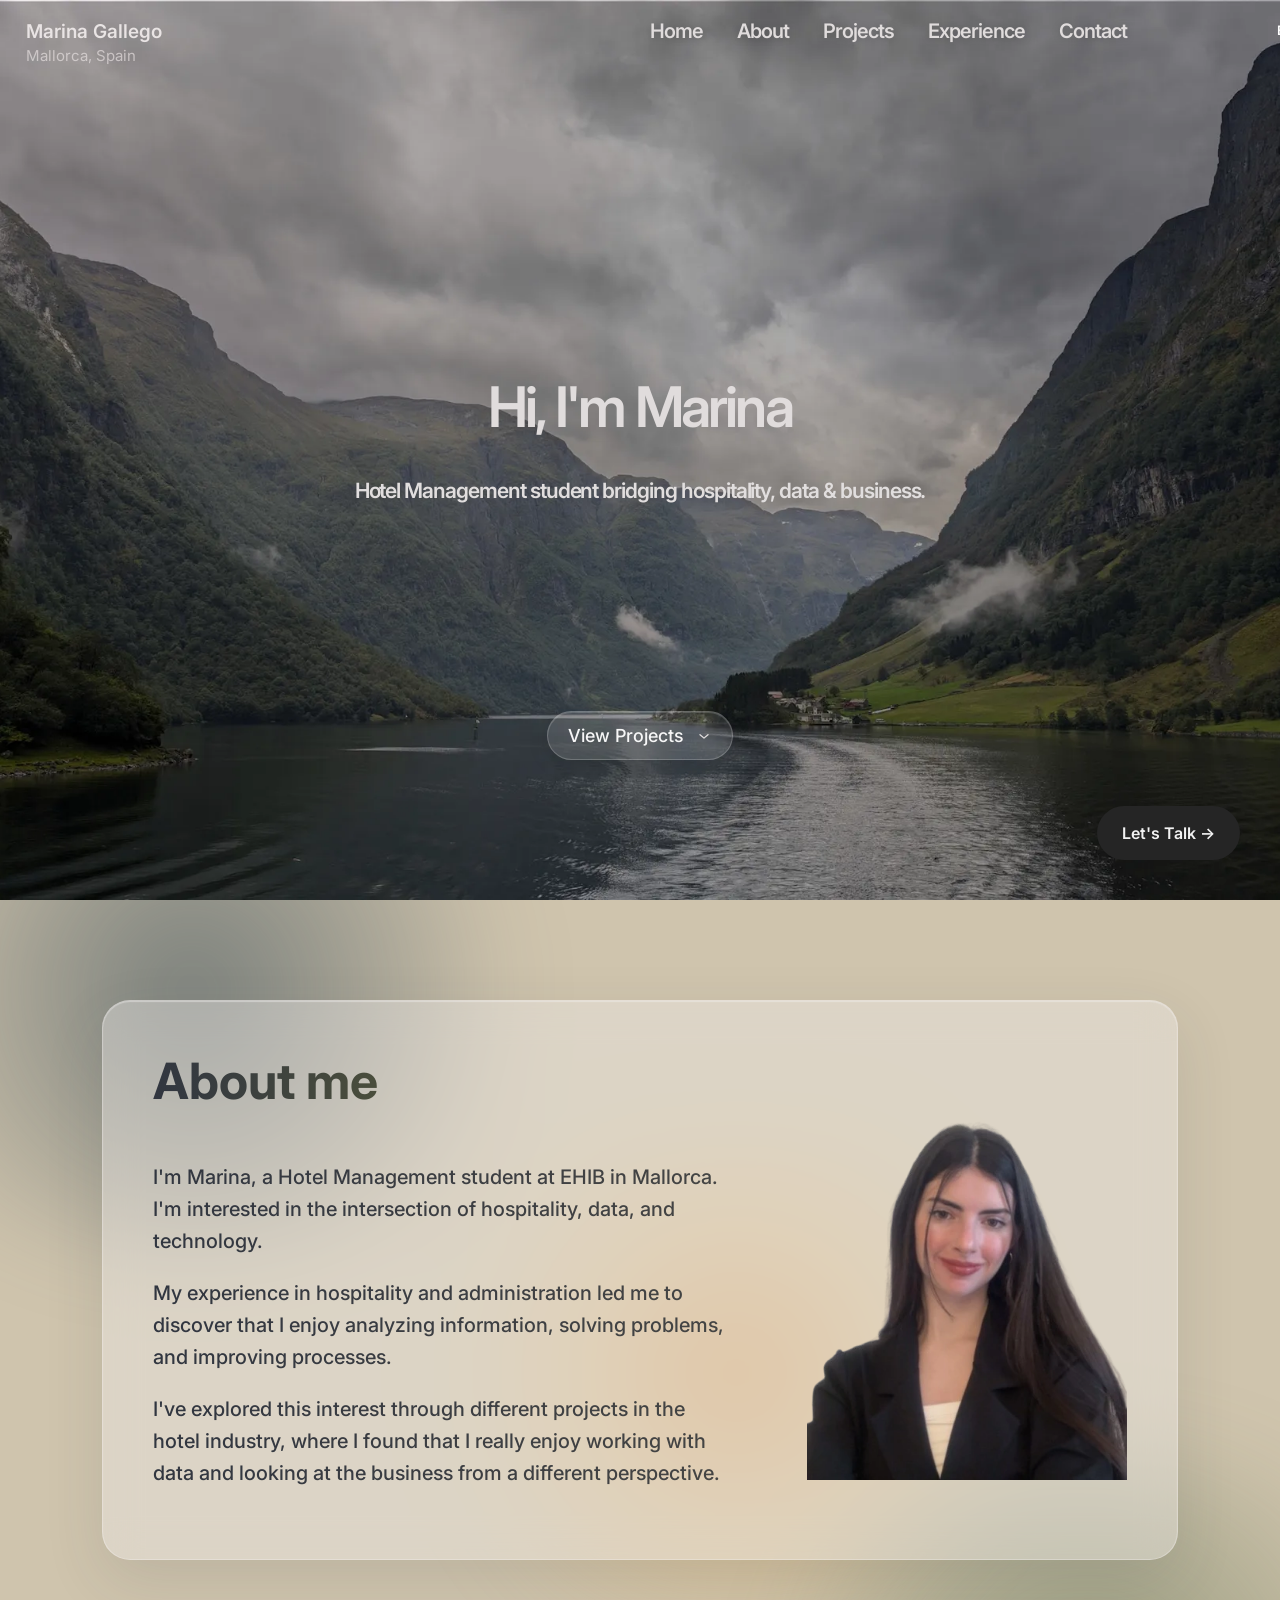
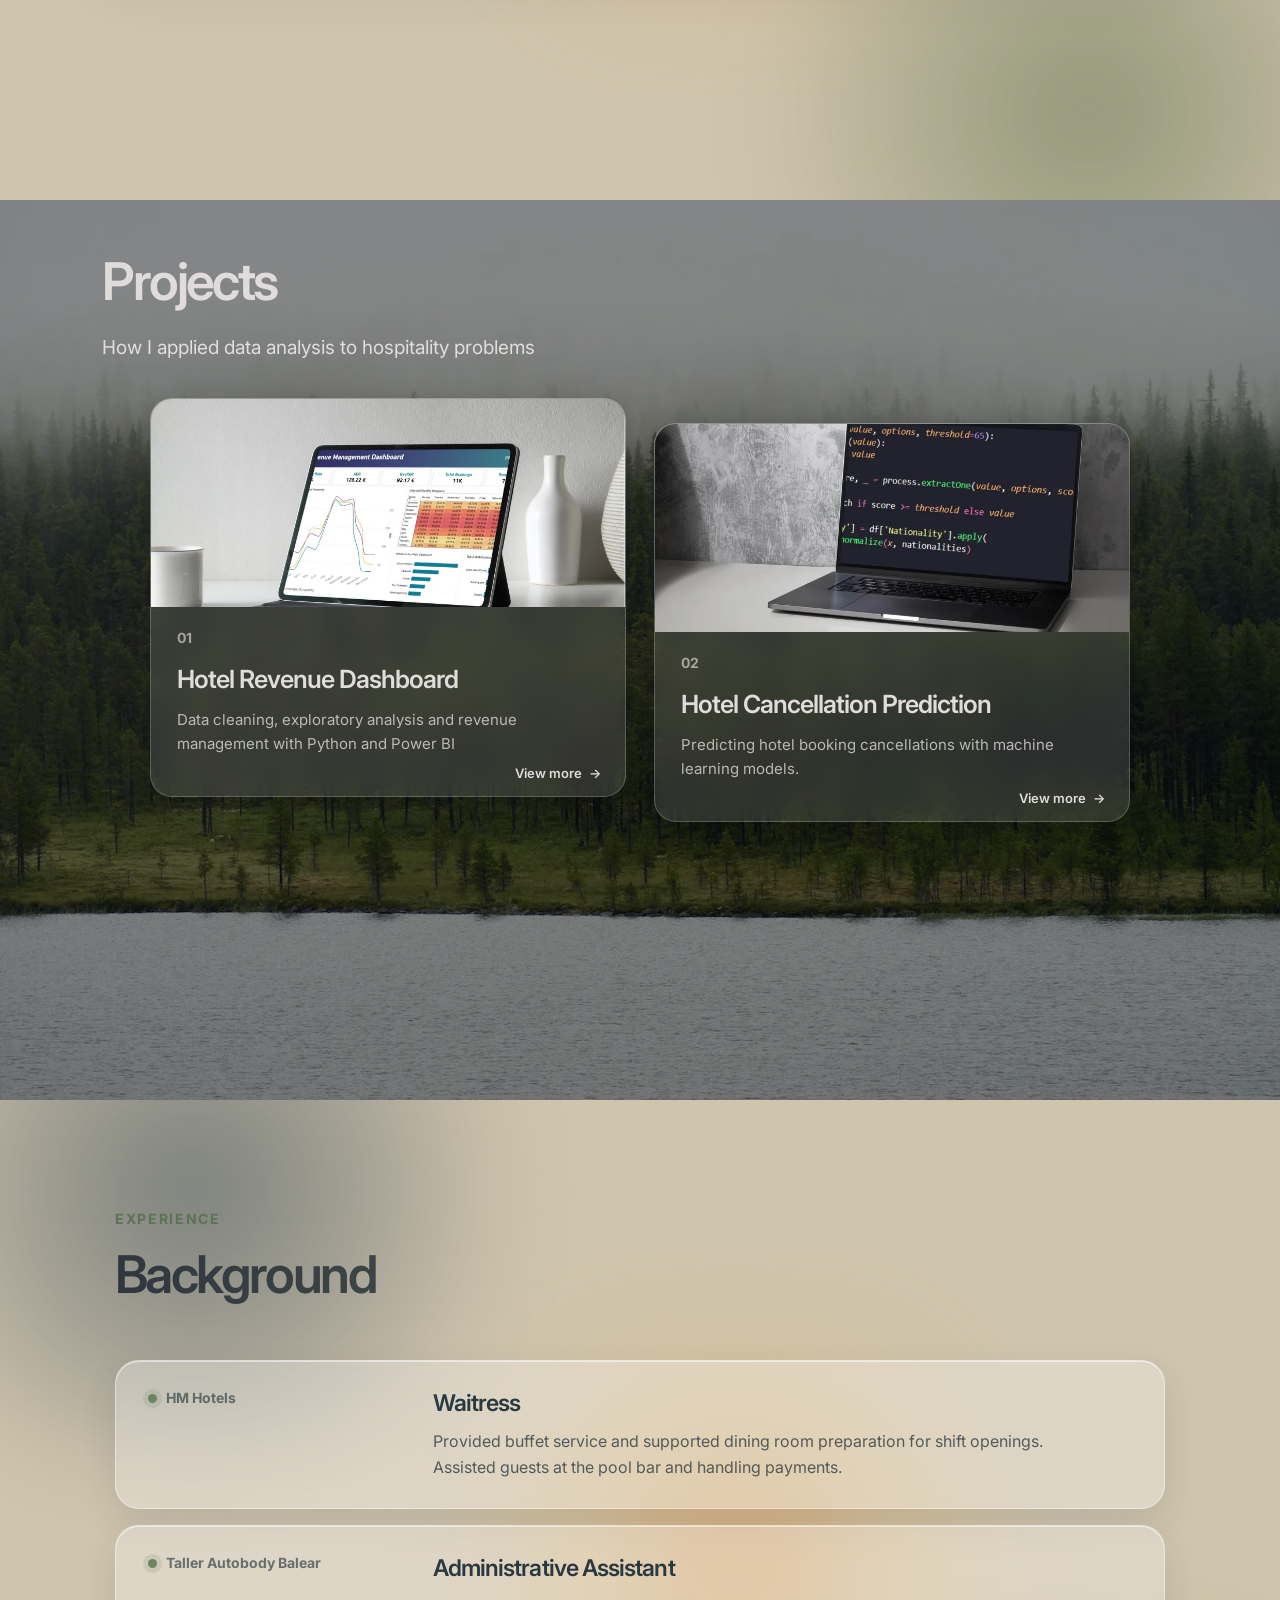
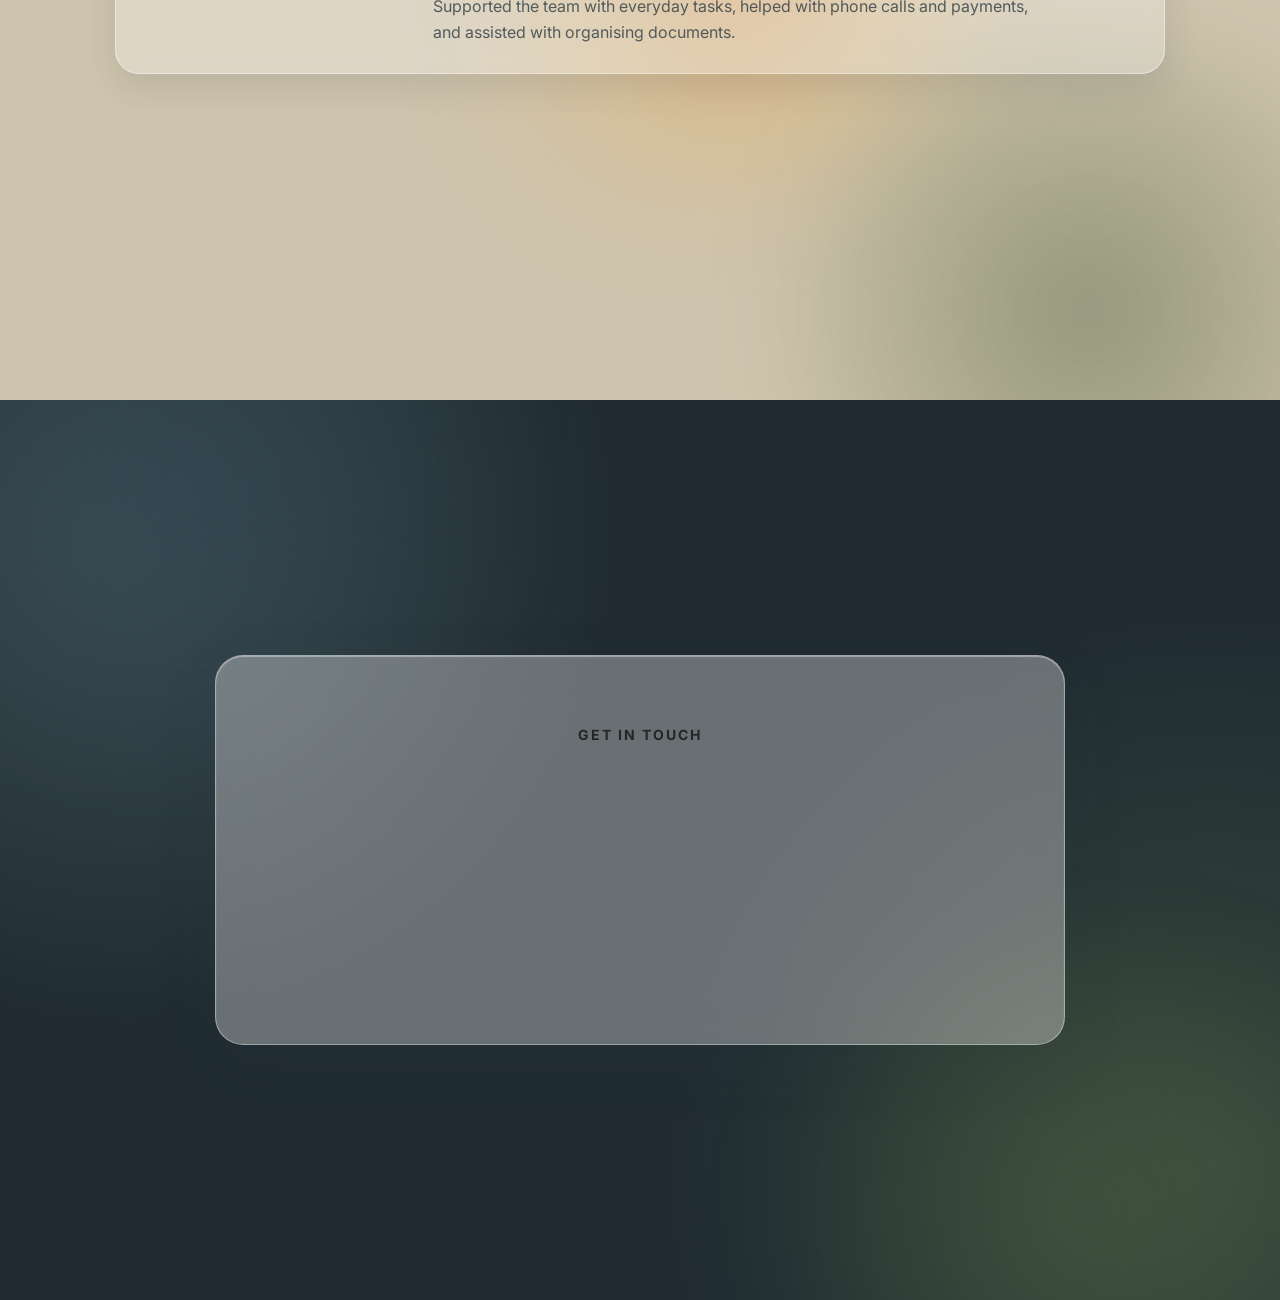
==== index.html @ 02767834 "Initial portfolio" ====
<!DOCTYPE html>
<html lang="en">
<head>
    <meta charset="UTF-8">
    <meta name="viewport" content="width=device-width, initial-scale=1.0">
    <title>Marina Gallego | Data & Revenue Analytics</title>
    <link rel="stylesheet" href="style.css">

    <link rel="preconnect" href="https://fonts.googleapis.com">
    <link rel="preconnect" href="https://fonts.gstatic.com" crossorigin>
    <link href="https://fonts.googleapis.com/css2?family=Liter&display=swap" rel="stylesheet">
    <link rel="preconnect" href="https://fonts.googleapis.com">
    <link rel="preconnect" href="https://fonts.gstatic.com" crossorigin>
    <link href="https://fonts.googleapis.com/css2?family=Inter:wght@400;500;600;700;800&display=swap" rel="stylesheet">
</head>

<body>
    <header>
        <div class="header-background"></div>
    <nav>
        <div class="navbar">

           
            <div class="nav-links">
                <a href="#home" data-i18n="nav-home">Home</a>
                <a href="#about" data-i18n="nav-about">About</a>
                <a href="#projects" data-i18n="nav-projects">Projects</a>
                <a href="#experience" data-i18n="nav-experience">Experience</a>
                <a href="#contact" data-i18n="nav-contact">Contact</a>
            </div>

            <div class="language-switcher">
                <button class="language-button" data-language="en">EN</button>
                <button class="language-button" data-language="es">ES</button>
            </div>

            <button class="mobile-menu-button" aria-label="Open menu">
                <span></span>
                <span></span>
            </button>

        </div>
    </nav>
</header>

<main>
    <section class="hero" id="home">

        <div class="hero-text">
            <p class="hero-name">Marina Gallego</p>
            <span class="hero-location" data-i18n="hero-location">Mallorca, Spain</span>
            <div class="hero-intro">
                <div class="hero-title">
                    <h1 data-i18n="hero-greeting">
                        Hi, I'm Marina</h1>
                    <p class="hero-role" data-i18n="hero-role">Hotel Management student bridging hospitality, data & business.</p>
                </div>
            </div>

        </div>

        <div class="hero-buttons">
           <a href="#projects" class="projects-link">
                <span data-i18n="hero-projects">View Projects</span>
                <img src="icons/arrow-ios-downward-outline.svg" alt="">
           </a>
           <a href="#contact"  class="contact-link" data-i18n="hero-contact">Let's Talk →</a>
        </div>

    </section>


<section id="about" class="about">
    <div class="ambient-beige"></div>

    <div class="about-content">

        <div class="about-copy">
            <h2 data-i18n="about-label">About me</h2>

            <div class="about-text">
                <p data-i18n="about-text-1">
                    I'm Marina, a Hotel Management student at EHIB in Mallorca. I'm interested in the intersection of hospitality, data, and technology.
                </p>
                <p data-i18n="about-text-2">
                    My experience in hospitality and administration led me to discover that I enjoy analyzing information, solving problems, and improving processes.
                </p>
                <p data-i18n="about-text-3">
                    I've explored this interest through different projects in the hotel industry, where I found that I really enjoy working with data and looking at the business from a different perspective.
                </p>

                
            </div>
        </div>

        <div class="about-image">
            <img src="images/profile.webp" alt="Marina Gallego">
        </div>

    </div>

</section>

<section id="projects" class="projects">
    <div class="projects-content">
        <h2 data-i18n="projects-title">Projects</h2>
        <p class="projects-intro" data-i18n="projects-intro">How I applied data analysis to hospitality problems</p>

        <div class="projects-grid">
            <article class="project-card">
                <img class="project-image" src="images/pc.webp" alt="Hotel revenue dashboard project">
                <div class="project-card-content">
                    <span class="project-number">01</span>
                    <h3 data-i18n="project-01-title">Hotel Revenue Dashboard</h3>
                    <p data-i18n="project-01-description">Data cleaning, exploratory analysis and revenue management with Python and Power BI</p>
                </div>
                <a class="project-more" href="revenue-dashboard.html" data-i18n="project-view">View more <span aria-hidden="true">&rarr;</span></a>
            </article>

            <article class="project-card">
                <img class="project-image" src="images/prediction.webp" alt="Prediction project visualisation">
                <div class="project-card-content">
                    <span class="project-number">02</span>
                    <h3 data-i18n="project-02-title">Hotel Cancellation Prediction</h3>
                    <p data-i18n="project-02-description">Predicting hotel booking cancellations with machine learning models.</p>
                </div>
                <a class="project-more" href="hotel-cancellation-prediction.html" data-i18n="project-view">View more <span aria-hidden="true">&rarr;</span></a>
            </article>
        </div>
    </div>
</section>

<section id="experience" class="experience">
    <div class="ambient-beige"></div>
    <div class="experience-content">
        <p class="experience-eyebrow" data-i18n="experience-title">Background</p>
        <h2 data-i18n="experience-label">Experience</h2>

        <div class="experience-list">
            <article class="experience-item">
                <p class="experience-period">HM Hotels</p>
                <div>
                    <h3 data-i18n="experience-01-role">Waitress</h3>
                    <p data-i18n="experience-01-description">Provided buffet service and supported dining room preparation for shift openings. 
                       Assisted guests at the pool bar and handling payments.
                    </p>
                </div>
            </article>

            <article class="experience-item">
                <p class="experience-period">Taller Autobody Balear</p>
                <div>
                    <h3 data-i18n="experience-02-role">Administrative Assistant</h3>
                    <p data-i18n="experience-02-description">Supported the team with everyday tasks, helped with phone calls and payments, and assisted with organising documents.</p>
                </div>
            </article>
        </div>
    </div>
</section>




<section id="contact" class="contact">

    <div class="contact-content">

        <p class="contact-eyebrow" data-i18n="contact-title">Get in touch</p>

        <h2 data-i18n="contact-intro">Let's talk.</h2>

        <p class="contact-intro" data-i18n="contact-availability">
            Currently open to internship opportunities. Feel free to reach out if you'd like to connect.
        </p>

        <a href="mailto:gallego.blazquez.m@gmail.com" class="contact-link">
            <span data-i18n="contact-email">Send me an email</span>
            <span class="contact-arrow">↗</span>
        </a>

        <div class="contact-details">
            <a href="mailto:gallego.blazquez.m@gmail.com">gallego.blazquez.m@gmail.com</a>
            <a href="https://www.linkedin.com/in/marina-gallego-bl" target="_blank">LinkedIn ↗</a>
        </div>

    </div>

</section>

</main>

<script>
const sections = document.querySelectorAll(
    '#about, #projects, #experience, #contact'
);

const observer = new IntersectionObserver((entries) => {
    entries.forEach(entry => {
        if (entry.isIntersecting) {
            entry.target.classList.add('visible');
        }
    });
}, {
    threshold: 0.15
});

sections.forEach(section => observer.observe(section));
</script>
<script>
window.addEventListener("scroll", function () {
    const header = document.querySelector("header");

    if (window.scrollY > 50) {
        header.classList.add("scrolled");
    } else {
        header.classList.remove("scrolled");
    }
});
</script>
<script src="language.js"></script>
</body>
</html>
---- style.css ----
* {
    margin: 0;
    padding: 0;
    box-sizing: border-box;
}

html {
    scroll-behavior: smooth;

} 


body {
    font-family: Arial, sans-serif;
    overflow-x: hidden;
    margin: 0;
    padding: 0;
}

/* Barra de navegación sobre la imagen principal */
header {
    position: fixed;
    top: 0;
    left: 0;
    width: 100%;
    z-index: 1000;
    padding: 20px 6%;
}

.header-background {
    position: absolute;
    top: 0;
    left: 0;
    width: 100%;
    height: 50px;

    background: rgba(242, 240, 240, 0.08);
    backdrop-filter: blur(12px);
    -webkit-backdrop-filter: blur(12px);

    opacity: 0;
    transition: opacity 0.6s ease;

    z-index: 0;
    pointer-events: none;
}

header.scrolled .header-background {
    opacity: 1;
}

header nav {
    position: relative;
    z-index: 1;
}

nav {
    max-width: 1200px;
    margin: 0 auto;
}

.navbar {
    display: flex;
    align-items: center;
    justify-content: flex-end;
    width: 100%;
}

.nav-links {
    display: flex;
    align-items: center;
    gap: 34px;
    transform: translate(0, 1px);
}

.nav-links a {
    color: #e0dcdc;
    text-decoration: none;
    font-family: "Inter", sans-serif;
    font-weight: 580;
    font-size: 20px;
    letter-spacing: -0.05em;
    line-height: 100%;
    transition: color 0.6s ease, opacity 0.3s ease;
    text-shadow: 0 1px 8px rgba(0, 0, 0, 0.18);
}

/* Cuando aparece el cristal */
header.scrolled .nav-links a {
    color: #ffffff;
    text-shadow: 0 1px 5px rgba(0, 0, 0, 0.45);
    transition: opacity 0.3s ease;}

.nav-links a:hover {
    opacity: 0.7;
}

.language-switcher {
display: flex;
align-items: center;
gap: 6px;

margin-left: 28px;
transform: translateX(120px);
font-family: "Inter", sans-serif;
font-size: 13px;
font-weight: 600;

color: rgba(255, 255, 255, 0.65);

}

.language-button {
border: none;
background: transparent;

color: rgba(255, 255, 255, 0.55);

font-family: "Inter", sans-serif;
font-size: 13px;
font-weight: 600;

cursor: pointer;

padding: 2px;

transition:
    color 0.25s ease,
    opacity 0.25s ease;

}

.language-button {
color: #ffffff;
}

.language-button.active {
color: #ffffff;
}

.mobile-menu-button {
display: none;

width: 42px;
height: 42px;

border: 1px solid rgba(255, 255, 255, 0.25);
border-radius: 50%;

background: rgba(255, 255, 255, 0.10);

backdrop-filter: blur(8px);
-webkit-backdrop-filter: blur(8px);

cursor: pointer;

position: relative;

}

.mobile-menu-button span {
position: absolute;

width: 15px;
height: 1.5px;

background: #ffffff;

left: 50%;

transform: translateX(-50%);

transition: transform 0.3s ease;

}

.mobile-menu-button span {
top: 16px;
}

.mobile-menu-button span {
top: 23px;
}

.mobile-menu-button.open span {
transform:
translateX(-50%)
translateY(3.5px)
rotate(45deg);
}

.mobile-menu-button.open span {
transform:
translateX(-50%)
translateY(-3.5px)
rotate(-45deg);
}





html,
body {
    margin: 0;
    padding: 0;
}

@font-face {
    font-family: "Geist";
    src: url("fonts/Geist.woff2") format("woff2");
}


.logo {
    display: flex;
    flex-direction: column;
}


.logo p {
    margin: 0;

    font-family: "Inter", sans-serif;
    color: #e9e4e4;

    font-weight: 580;
}


.logo span {
    margin-top: 4px;

    font-family: "Inter", sans-serif;
    color: rgba(233, 228, 228, 0.55);

    font-size: 11px;
}

.navbar {
    display: flex;
    align-items: center;
    justify-content: flex-end;
    width: 100%;
}




h1 {
    font-family: "Inter", sans-serif;
    margin: 0;
    font-size: clamp(42px, 5vw, 56px);
    font-weight: 600;
    font-style: normal;
    letter-spacing: -0.05em;
    line-height: 100%;
    text-align: center;
    color: #e0dcdc;
    padding-bottom: 30px;
    animation: heroFade 1s ease forwards;
}
.hero {
    position: relative;
    min-height: 100vh;
    background-image: url("images/photo.webp");
    display: flex;
    background-size: cover;
    background-position: center;
    display: flex;
    justify-content: center;
    align-items: center;
}



.hero-intro {
    display: flex;
    align-items: center;
    justify-content: center;
    gap: 28px;
    margin-bottom: 20px;
}

.hero-role {
   font-family: "Inter", sans-serif;
    margin: 0;
    font-size: clamp(17px, 2vw, 21px);
    font-weight: 600;
    font-style: normal;
    letter-spacing: -0.05em;
    line-height: 100%;
    text-align: center;
    color: #e1dede;
    margin-top: 15px;
    max-width: 600px;
    opacity: 0;
    animation: heroFade 0.9s ease forwards;
    animation-delay: 0.25s;
}



.hero-name {
    margin: 0;
    color: #e9e4e4;
    font-family: "Inter", sans-serif;
    font-size: 19px;
    font-weight: 580;
    position: absolute;
    top: 20px;
    left: 2%;
}

.hero-location {
    display: block;
    margin-top: 4px;
    margin-bottom: 35px;
    color: rgba(233, 228, 228, 0.65);
    font-family: "Inter", sans-serif;
    font-size: 15px;
    position: absolute;
    top: 42px;
    left: 2%;
}

.hero-buttons {
    position: absolute;
    bottom: 40px;
    left: 40px;
    right: 40px;

    display: flex;
    justify-content: space-between;
    opacity: 0;
    animation: heroFade 0.9s ease forwards;
    animation-delay: 0.5s;
}

@keyframes heroFade {
    from {
        opacity: 0;
        transform: translateY(25px);
    }

    to {
        opacity: 1;
        transform: translateY(0);
    }
}

.projects-link{
    display: inline-flex;
    align-items: center;
    gap: 12px;

    padding: 13px 20px;

    border-radius: 999px;

    background: rgba(255, 255, 255, 0.12);
    border: 1px solid rgba(255, 255, 255, 0.20);

    backdrop-filter: blur(6px);
    -webkit-backdrop-filter: blur(6px);

    color: rgba(255, 255, 255, 0.95);

    font-family: "Inter", sans-serif;
    font-size: 18px;
    font-weight: 500;

    text-decoration: none;

    box-shadow:
        0 4px 20px rgba(0, 0, 0, 0.15),
        inset 0 1px 0 rgba(255, 255, 255, 0.15);

    transition: all 0.3s ease;
     position: absolute;
     bottom: 100px;
    left: 50%;
    transform: translateX(-50%);
}

.projects-link:hover {
    background: rgba(255, 255, 255, 0.20);
    transform: translateY(-2px) translateX(-50%);
}

.projects-link img {
   width: 16px;
    height: 16px;
    transition: transform 0.3s ease;
}


.contact-link{
    position: absolute;
    right: 0;
    bottom: 0;
    background: #f2f2f2;
    color: #111;

    display: inline-flex;
    align-items: center;
    gap: 10px;

    padding: 13px 20px;
    border-radius: 999px;

    font-family: "Inter", sans-serif;
    font-size: 14px;
    font-weight: 600;

    text-decoration: none;

    transition: transform 0.3s ease, background 0.3s ease;
}

.contact-link:hover {
    background: #ffffff;
    transform: translateY(-2px);
}

@property --x-blue {
    syntax: '<percentage>';
    inherits: false;
    initial-value: 10%;
}

@property --y-blue {
    syntax: '<percentage>';
    inherits: false;
    initial-value: 10%;
}

@property --x-green {
    syntax: '<percentage>';
    inherits: false;
    initial-value: 90%;
}

@property --y-green {
    syntax: '<percentage>';
    inherits: false;
    initial-value: 90%;
}

@keyframes ambientBackground {

    0% {
        background-position:
            0% 0%,
            100% 0%,
            100% 100%,
            0% 100%;
    }

    50% {
        background-position:
            15% 20%,
            80% 15%,
            85% 80%,
            20% 90%;
    }

    100% {
        background-position:
            5% 30%,
            90% 25%,
            75% 90%,
            10% 75%;
    }
}

@keyframes blueMove {

    0% {
        transform: translate(0, 0) scale(1);
    }

    50% {
        transform: translate(80px, 50px) scale(1.15);
    }

    100% {
        transform: translate(20px, 120px) scale(0.95);
    }
}

@keyframes greenMove {

    0% {
        transform: translate(0, 0) scale(1);
    }

    50% {
        transform: translate(-100px, -50px) scale(1.1);
    }

    100% {
        transform: translate(-40px, -100px) scale(0.95);
    }
}

@keyframes beigeMove {

    0% {
        transform: translate(-50px, 20px) scale(1);
    }

    50% {
        transform: translate(70px, -40px) scale(1.15);
    }

    100% {
        transform: translate(-20px, 70px) scale(0.9);
    }
}
.ambient-beige {
    position: absolute;

    width: 55%;
    height: 55%;

    background: radial-gradient(
        circle,
        rgba(222, 146, 66, 0.48) 0%,
        rgba(235, 184, 99, 0.24) 38%,
        transparent 70%
    );

    filter: blur(40px);

    top: 25%;
    left: 30%;

    animation: beigeMove 12s ease-in-out infinite alternate;

    pointer-events: none;
    will-change: transform;
}

#about h2,
#about .about-text p,
#about .about-image {
    opacity: 0;
    transform: translateY(25px);
    transition: opacity 0.8s ease, transform 0.8s ease;
}

#about.visible h2 {
    opacity: 1;
    transform: translateY(0);
}

#about.visible .about-text p {
    opacity: 1;
    transform: translateY(0);
}

#about.visible .about-text p:nth-child(1) {
    transition-delay: 0.15s;
}

#about.visible .about-text p:nth-child(2) {
    transition-delay: 0.3s;
}

#about.visible .about-text p:nth-child(3) {
    transition-delay: 0.45s;
}

#about.visible .about-image {
    opacity: 1;
    transform: translateY(0);
    transition-delay: 0.3s;
}

#about {
    width: 100%;
    margin: 0;
    min-height: 100vh;
    padding: 100px 8%;
    }

.about {
    position: relative;
    overflow: hidden;
    isolation: isolate;
    min-height: 100vh;
    background: #cfc4ad;
}

.about::before,
.about::after {
    content: "";
    position: absolute;
    width: 60%;
    height: 60%;
    border-radius: 50%;
    filter: blur(40px);
    pointer-events: none;
}

.about::before {
    background:
        radial-gradient(
            circle,
            rgba(47, 67, 80, 0.54) 0%,
            rgba(47, 67, 80, 0.20) 45%,
            transparent 70%
        );

    top: -20%;
    left: -15%;
    animation: greenMove 10s ease-in-out infinite alternate;
}

.about::after {
    background:
        radial-gradient(
            circle,
            rgba(79, 101, 65, 0.48) 0%,
            rgba(79, 101, 65, 0.18) 45%,
            transparent 70%
        );

    bottom: -20%;
    right: -15%;

    animation: greenMove 13s ease-in-out infinite alternate;
   
}



.about-content {
    position: relative;
    z-index: 1;
    max-width: 1200px;
    margin: 0 auto;
    opacity: 1;
    font-family: "Inter", sans-serif;
    display: flex;
    align-items: center;
    justify-content: space-between;
    gap: 80px;

    background: rgba(242, 240, 240, 0.38);
    backdrop-filter: blur(18px);
    -webkit-backdrop-filter: blur(18px);

    border: 1px solid rgba(242, 240, 240, 0.35);
    border-radius: 28px;
    padding: 50px;

    box-shadow:
        0 20px 60px rgba(49, 54, 64, 0.12),
        inset 0 1px 1px rgba(242, 240, 240, 0.45);

    transition: transform 0.4s ease;
}

    
.about-content:hover {
    transform: translateY(-4px) !important;
    background: rgba(242, 240, 240, 0.45);
}



#about h2 {
    font-family: "Inter", sans-serif;
    font-size: 50px;
    margin-bottom: 50px;
     background: linear-gradient(
        90deg,
        #313640,
        #717336
    );

    -webkit-background-clip: text;
    -webkit-text-fill-color: transparent;
}

.about-text {
    max-width: 700px;
}

.about-text p {
    font-family: "Inter", sans-serif;
    font-size: clamp(17px, 2vw, 20px);
    font-weight: 500;
    line-height: 1.6;
    margin-bottom: 20px;
    background: linear-gradient(
        90deg,
        #313640,
        #454544
    );

    -webkit-background-clip: text;
    -webkit-text-fill-color: transparent;
}

.about-image {
    width: 320px;
    height: 400px;
    overflow: hidden;
    flex-shrink: 0;
}

.about-image img {
    width: 100%;
    height: 100%;
    object-fit: cover;
}



.projects {
    position: relative;
    overflow: hidden;
    min-height: 100vh;
    padding: 50px 8%;
    background: url("images/barnabas-davoti-_0gJjCAbyUI-unsplash.webp") center / cover no-repeat;
    color: #e0dcdc;
}

.projects::before {
    content: "";
    position: absolute;
    inset: 0;
    background: rgba(16, 20, 23, 0.50);
}

.projects-content {
    position: relative;
    z-index: 1;
    max-width: 1200px;
    margin: 0 auto;
}

.projects-content h2,
.projects-intro {
    opacity: 0;
    transform: translateY(20px);
    transition: opacity 0.7s ease, transform 0.7s ease;
}

#projects h2,
#projects .projects-intro {
    opacity: 0;
    transform: translateY(20px);
    transition: opacity 0.7s ease, transform 0.7s ease;
}

#projects.visible h2 {
    opacity: 1;
    transform: translateY(0);
}

#projects.visible .projects-intro {
    opacity: 1;
    transform: translateY(0);
    transition-delay: 0.15s;
}

#projects.visible .projects-content h2 {
    opacity: 1;
    transform: translateY(0);
}


#projects h2 {
    margin-bottom: 20px;
    font-family: "Inter", sans-serif;
    font-size: clamp(42px, 5vw, 52px);
    font-weight: 600;
    letter-spacing: -0.05em;
    color: #e0dcdc;

}

.projects-intro {
    max-width: 610px;
    margin-bottom: 35px;
    color: #e1dede;
    font-family: "Inter", sans-serif;
    font-size: clamp(17px, 2vw, 19px);
    line-height: 1.6;
}

.projects-grid {
    display: grid;
    grid-template-columns: repeat(2, minmax(0, 1fr));
    gap: 28px;
    max-width: 980px;
    margin: 0 auto;
    align-items: start;
}

.project-card {
    position: relative;
    overflow: hidden;
    border: 1px solid rgba(255, 255, 255, 0.20);
    border-radius: 22px;
    background: rgba(255, 255, 255, 0.12);
    font-family: "Inter", sans-serif;
    backdrop-filter: blur(12px);
    -webkit-backdrop-filter: blur(8px);

    box-shadow:
        0 4px 20px rgba(0, 0, 0, 0.15),
        inset 0 1px 0 rgba(255, 255, 255, 0.15);
    transition: transform 0.3s ease, background 0.3s ease;
}

.project-card:nth-child(2) {
    margin-top: 25px;
}

.project-card:hover {
    background: rgba(255, 255, 255, 0.20);
    transform: translateY(-7px);
}

.project-image {
    display: block;
    width: 100%;
    aspect-ratio: 16 / 7;
    object-fit: cover;
    object-position: center 50%;
}

.project-card-content {
    padding: 22px 26px 40px;
}

.project-more {
    position: absolute;
    right: 24px;
    bottom: 15px;
    color: #e0dcdc;
    font-family: "Inter", sans-serif;
    font-size: 13px;
    font-weight: 600;
    text-decoration: none;
}

.project-more span {
    display: inline-block;
    margin-left: 4px;
    transition: transform 0.25s ease;
}

.project-more:hover span {
    transform: translateX(4px);
}

.project-number {
    display: block;
    margin-bottom: 18px;
    color: rgba(224, 220, 220, 0.65);
    font-size: 14px;
    font-weight: 700;
}

.project-card h3 {
    margin-bottom: 14px;
    color: #e0dcdc;
    font-size: clamp(21px, 2.5vw, 25px);
    font-weight: 600;
    letter-spacing: -0.04em;
}

.project-card p {
    color: rgba(225, 222, 222, 0.78);
    font-size: 15px;
    line-height: 1.6;
}

#projects .project-card > * {
    opacity: 0;
    transform: translateY(15px);
    transition: opacity 0.7s ease, transform 0.7s ease;
}

#projects.visible .project-card > * {
    opacity: 1;
    transform: translateY(0);
}

#projects.visible .project-card:nth-child(1) > * {
    transition-delay: 0.3s;
}

#projects.visible .project-card:nth-child(2) > * {
    transition-delay: 0.45s;
}

.experience {
    position: relative;
    overflow: hidden;
    isolation: isolate;
    min-height: 100vh;
    padding: 110px 8%;
    background: #cfc4ad;
    color: #293941;
}

.experience-content {
    position: relative;
    z-index: 2;
    max-width: 1050px;
    margin: 0 auto;
    font-family: "Inter", sans-serif;
}

.experience::before,
.experience::after {
    content: "";
    position: absolute;
    width: 60%;
    height: 60%;
    border-radius: 50%;
    filter: blur(40px);
    pointer-events: none;
}

.experience::before {
    top: -20%;
    left: -15%;
    background: radial-gradient(circle, rgba(47, 67, 80, 0.54) 0%, rgba(47, 67, 80, 0.20) 45%, transparent 70%);
    animation: blueMove 10s ease-in-out infinite alternate;
}

.experience::after {
    right: -15%;
    bottom: -20%;
    background: radial-gradient(circle, rgba(79, 101, 65, 0.48) 0%, rgba(79, 101, 65, 0.18) 45%, transparent 70%);
    animation: greenMove 13s ease-in-out infinite alternate;
}

.experience-eyebrow {
    margin-bottom: 16px;
    color: #5d7257;
    font-size: 14px;
    font-weight: 700;
    letter-spacing: 0.12em;
    text-transform: uppercase;
}

#experience h2 {
    margin-bottom: 54px;
    background: linear-gradient(90deg, #313640, #5d7257);
    -webkit-background-clip: text;
    -webkit-text-fill-color: transparent;
    font-size: clamp(42px, 5vw, 52px);
    font-weight: 600;
    letter-spacing: -0.05em;
}

.experience-list {
    display: grid;
    gap: 16px;
}

.experience-item {
    position: relative;
    display: grid;
    grid-template-columns: minmax(180px, 0.7fr) 2fr;
    gap: 40px;
    padding: 28px 32px;
    overflow: hidden;
    border: 1px solid rgba(255, 255, 255, 0.42);
    border-radius: 24px;
    background: rgba(255, 255, 255, 0.30);
    box-shadow:
        0 14px 34px rgba(49, 54, 64, 0.12),
        inset 0 1px 0 rgba(255, 255, 255, 0.54);
    backdrop-filter: blur(10px);
    -webkit-backdrop-filter: blur(10px);    
    transition: transform 0.3s ease, background 0.3s ease;
}



.experience-item::before {
    content: "";
    position: absolute;
    top: 33px;
    left: 32px;
    width: 9px;
    height: 9px;
    border-radius: 50%;
    background: #6b8462;
    box-shadow: 0 0 0 5px rgba(107, 132, 98, 0.16);
}

.experience-item:hover {
    background: rgba(255, 255, 255, 0.42);
    transform: translateY(-3px);
}

.experience-item > * {
    opacity: 0;
    transform: translateY(15px);
    transition: opacity 0.7s ease, transform 0.7s ease;
}

.experience.visible .experience-item > * {
    opacity: 1;
    transform: translateY(0);
}

.experience.visible .experience-item:nth-child(1) > * {
    transition-delay: 0.15s;
}

.experience.visible .experience-item:nth-child(2) > * {
    transition-delay: 0.3s;
}

.experience.visible .experience-item:nth-child(3) > * {
    transition-delay: 0.45s;
}

.experience-period {
    color: rgba(41, 57, 65, 0.66);
    font-size: 14px;
    font-weight: 700;
    padding-left: 18px;
}

.experience-item h3 {
    margin-bottom: 12px;
    font-size: 23px;
    font-weight: 600;
    letter-spacing: -0.04em;
}

.experience-item div p {
    max-width: 620px;
    color: rgba(41, 57, 65, 0.78);
    font-size: 16px;
    line-height: 1.6;
}

.project-detail {
    min-height: 100vh;
    padding: 110px 8%;
    background: #e8e2d6;
    color: #293941;
}

.project-detail-dark {
    background: #293941;
    color: #e0dcdc;
}

.project-detail-content {
    max-width: 760px;
    margin: 0 auto;
    font-family: "Inter", sans-serif;
}

.project-detail-label {
    margin-bottom: 18px;
    font-size: 14px;
    font-weight: 700;
    letter-spacing: 0.12em;
    opacity: 0.65;
    text-transform: uppercase;
}

.project-detail h2 {
    margin-bottom: 24px;
    font-size: clamp(40px, 5vw, 52px);
    font-weight: 600;
    letter-spacing: -0.05em;
}

.project-detail-content > p:last-child {
    max-width: 620px;
    font-size: 20px;
    line-height: 1.6;
    opacity: 0.82;
}

@media (max-width: 800px) {
    .about-content {
        flex-direction: column;
        gap: 40px;
    }

    .about-image {
        width: min(320px, 100%);
    }

    .projects-grid {
        grid-template-columns: 1fr;
    }

    .project-card:nth-child(2) {
        margin-top: 0;
    }

    .experience-item {
        grid-template-columns: 1fr;
        gap: 12px;
    }
    .nav-links { 
        display: none; 
    } 
    .nav-links.active { 
        display: flex; 
    }
}

/* Revenue Dashboard case study */
.case-study {
    background: #202c32;
    color: #e0dcdc;
    font-family: "Inter", sans-serif;
}

.case-header {
    position: absolute;
    z-index: 2;
    top: 0;
    left: 0;
    display: flex;
    width: 100%;
    justify-content: space-between;
    align-items: center;
    padding: 30px 6%;
}

.case-header p,
.case-back {
    color: #e0dcdc;
    font-size: 14px;
    font-weight: 600;
    text-decoration: none;
}

.case-back {
    opacity: 0.82;
    transition: opacity 0.25s ease;
}

.case-back:hover {
    opacity: 1;
}

.case-hero {
    position: relative;
    display: grid;
    grid-template-columns: 0.9fr 1.1fr;
    min-height: 100vh;
    gap: 64px;
    align-items: center;
    padding: 130px 8% 80px;
    overflow: hidden;
    background:
        radial-gradient(circle at 10% 15%, rgba(91, 115, 122, 0.48), transparent 35%),
        radial-gradient(circle at 95% 85%, rgba(102, 124, 79, 0.34), transparent 38%),
        #202c32;
}

.case-hero::before {
    content: "";
    position: absolute;
    inset: 0;
    background: linear-gradient(120deg, rgba(13, 21, 25, 0.32), transparent 60%);
    pointer-events: none;
}

.case-hero-content,

.case-label {
    margin-bottom: 20px;
    color: rgba(224, 220, 220, 0.65);
    font-size: 13px;
    font-weight: 700;
    letter-spacing: 0.12em;
    text-transform: none;
}

.case-hero h1 {
    max-width: 650px;
    padding: 0;
    color: #e0dcdc;
    font-size: clamp(48px, 6vw, 86px);
    font-weight: 600;
    letter-spacing: -0.07em;
    line-height: 0.94;
    text-align: left;
}

.case-lead {
    max-width: 470px;
    margin-top: 30px;
    color: rgba(225, 222, 222, 0.78);
    font-size: 19px;
    line-height: 1.6;
}

.case-image-wrap {
    position: relative;
    z-index: 1;
    overflow: hidden;
    border: 1px solid rgba(255, 255, 255, 0.22);
    border-radius: 28px;
    background: rgba(255, 255, 255, 0.10);
    box-shadow: 0 24px 70px rgba(0, 0, 0, 0.26), inset 0 1px 0 rgba(255, 255, 255, 0.16);
    backdrop-filter: blur(10px);
    -webkit-backdrop-filter: blur(10px);
}

.case-image-wrap img {
    display: block;
    width: 100%;
    aspect-ratio: 16 / 9;
    object-fit: cover;
    
}

.case-image-wrap-cancellation {
    width: 520px;
    aspect-ratio: 914 / 680;
    justify-self: center;
    display: flex;
    align-items: center;
    justify-content: center;
    background: rgba(255, 255, 255, 0.05);
    border-radius: 28px;
}

.case-image-wrap-cancellation img {
    display: block;
    width: 100%;
    height: 100%;
    object-fit: contain;
}

.case-hero-cancellation {
    grid-template-columns: 0.9fr 0.8fr;
}

.case-section {
    display: grid;
    grid-template-columns: minmax(250px, 0.8fr) 1.2fr;
    gap: 90px;
    padding: 130px 10%;
}

.case-overview {
    background: #e8e2d6;
    color: #293941;
}

.case-section h2 {
    max-width: 460px;
    font-size: clamp(36px, 4vw, 56px);
    font-weight: 600;
    letter-spacing: -0.06em;
    line-height: 1;
}

.case-overview .case-label {
    color: rgba(41, 57, 65, 0.62);
}

.case-copy {
    max-width: 610px;
    text-align: justify;
}

.case-copy p {
    margin-bottom: 24px;
    color: rgba(41, 57, 65, 0.84);
    font-size: 19px;
    line-height: 1.7;
}

.case-tools {
    background:
        radial-gradient(circle at 8% 88%, rgba(91, 115, 122, 0.40), transparent 35%),
        #202c32;
}

.case-tools h2 {
    color: #e0dcdc;
}

.tools-grid {
    display: grid;
    grid-template-columns: repeat(2, minmax(0, 1fr));
    gap: 16px;
}

.tool {
    padding: 28px;
    border: 1px solid rgba(255, 255, 255, 0.20);
    border-radius: 20px;
    background: rgba(255, 255, 255, 0.12);
    box-shadow: 0 4px 20px rgba(0, 0, 0, 0.15), inset 0 1px 0 rgba(255, 255, 255, 0.15);
    color: #e0dcdc;
    font-size: 20px;
    font-weight: 600;
    opacity: 0;
    transform: translateY(24px);
    transition: opacity 0.75s ease, transform 0.75s ease;
    transition-delay: var(--delay);
    backdrop-filter: blur(10px);
    -webkit-backdrop-filter: blur(10px);
}

.case-tools.visible .tool {
    opacity: 1;
    transform: translateY(0);
}

.reveal {
    opacity: 0;
    transform: translateY(36px);
    transition: opacity 0.8s ease, transform 0.8s ease;
}

.reveal.visible {
    opacity: 1;
    transform: translateY(0);
}

@media (max-width: 800px) {
    .case-header {
        padding: 24px 7%;
    }

    .case-hero,
    .case-section {
        grid-template-columns: 1fr;
        gap: 44px;
    }

    .case-hero {
        min-height: auto;
        padding: 130px 7% 72px;
    }

    .case-section {
        padding: 88px 7%;
    }

    .tools-grid {
        grid-template-columns: 1fr;
    }
}

#contact h2,
#contact .contact-intro,
#contact .contact-link,
#contact .contact-details {
    opacity: 0;
    transform: translateY(20px);
    transition: opacity 0.8s ease, transform 0.8s ease;
}

#contact.visible h2 {
    opacity: 1;
    transform: translateY(0);
}

#contact.visible .contact-intro {
    opacity: 1;
    transform: translateY(0);
    transition-delay: 0.15s;
}

#contact.visible .contact-link {
    opacity: 1;
    transform: translateY(0);
    transition-delay: 0.3s;
}

#contact.visible .contact-details {
    opacity: 1;
    transform: translateY(0);
    transition-delay: 0.45s;
}

.contact {
    position: relative;
    overflow: hidden;
    isolation: isolate;

    min-height: 100vh;
    box-sizing: border-box;

    padding: 110px 8%;


    background:
        radial-gradient(circle at 10% 15%, rgba(91, 115, 122, 0.48), transparent 35%),
        radial-gradient(circle at 95% 85%, rgba(102, 124, 79, 0.34), transparent 38%),
        #202c32;
    color: #293941;

    display: flex;
    align-items: center;
    justify-content: center;

}

.contact-content {
    position: relative;
    z-index: 2;

    width: 100%;
    max-width: 850px;

    text-align: center;

    padding: 70px 60px;

    background: rgba(242, 240, 240, 0.35);
    backdrop-filter: blur(18px);
    -webkit-backdrop-filter: blur(18px);

    border: 1px solid rgba(242, 240, 240, 0.4);
    border-radius: 28px;

    box-shadow:
        0 20px 60px rgba(49, 54, 64, 0.12),
        inset 0 1px 1px rgba(242, 240, 240, 0.45);

    transition: transform 0.4s ease, background 0.4s ease;
}

.contact-content:hover {
    transform: translateY(-5px);
    background: rgba(242, 240, 240, 0.43);
}


/* Small title */

.contact-eyebrow {
    font-family: "Inter", sans-serif;
    font-size: 14px;
    font-weight: 700;
    text-transform: uppercase;
    letter-spacing: 2px;

    margin-bottom: 18px;

    color: #252525;
}


/* Main title */

.contact h2 {
    font-family: "Inter", sans-serif;
    font-size: clamp(48px, 7vw, 64px);
    line-height: 1.1;
    margin-bottom: 25px;
    background: linear-gradient(
    90deg,
       #ffffff 0%,
       #f4f1e8 55%,
       #b7bea0 100%
    );

    -webkit-background-clip: text;
    -webkit-text-fill-color: transparent;
}


/* Description */

.contact-intro {
    max-width: 600px;
    margin: 0 auto 40px;

    font-family: "Inter", sans-serif;
    font-size: clamp(17px, 2vw, 19px);
    font-weight: 600;
    line-height: 1.6;    
    color:rgba(225, 222, 222, 0.78);
    
}


/* Main email button */

.contact-link {
    display: inline-flex;
    align-items: center;
    gap: 5px;

    padding: 17px 25px;

    font-family: "Inter", sans-serif;
    font-size: 16px;
    font-weight: 600;

    text-decoration: none;

    background:#252525;
    color: #f2f2f2;

    border-radius: 50px;

    transition:
        transform 0.3s ease,
        background 0.3s ease,
}

.contact-link:hover {
    transform: translateY(-3px);
    background: #454b55;
    gap: 45px;
}

.contact-arrow {
    font-size: 20px;
}


/* Email + LinkedIn */

.contact-details {
    display: flex;
    justify-content: center;
    gap: 35px;

    margin-top: 35px;
}

.contact-details a {
    font-family: "Inter", sans-serif;
    font-size: 14px;
    font-weight: 600;

    color: #252525;
    text-decoration: none;

    transition: color 0.3s ease;
}

.contact-details a:hover {
     color: #293941;
}

.contact::before,
.contact::after {
    content: "";
    position: absolute;

    width: 60%;
    height: 60%;

    border-radius: 50%;

    filter: blur(40px);

    pointer-events: none;

    z-index: 0;
}

.contact::before {
    top: -20%;
    left: -15%;

    background: radial-gradient(
        circle,
        rgba(47, 67, 80, 0.54) 0%,
        rgba(47, 67, 80, 0.20) 45%,
        transparent 70%
    );

    animation: blueMove 10s ease-in-out infinite alternate;
}

.contact::after {
    right: -15%;
    bottom: -20%;

    background: radial-gradient(
        circle,
        rgba(79, 101, 65, 0.48) 0%,
        rgba(79, 101, 65, 0.18) 45%,
        transparent 70%
    );

    animation: greenMove 13s ease-in-out infinite alternate;
}

@media (max-width: 1000px) {

header {
    padding-left: 5%;
    padding-right: 5%;
}

.nav-links {
    gap: 20px;
}

.nav-links a {
    font-size: 17px;
}

.language-switcher {
    margin-left: 18px;
}

.about-content {
    gap: 45px;
    padding: 40px;
}

.about-image {
    width: 270px;
    height: 350px;
}

.projects {
    padding-left: 6%;
    padding-right: 6%;
}

.experience {
    padding-left: 6%;
    padding-right: 6%;
}

.case-hero {
    gap: 40px;
}

}

/* ================================
MOBILE
================================ */

@media (max-width: 800px) {

header {
    padding: 17px 6%;
}

.header-background {
    height: 65px;
}

.navbar {
    justify-content: flex-end;
}


/* MOBILE NAV */

.nav-links {

    position: absolute;

    top: 62px;
    left: 0;
    right: 0;

    display: none;

    flex-direction: column;

    align-items: stretch;

    gap: 0;

    padding: 18px;

    border:
        1px solid rgba(255, 255, 255, 0.15);

    border-radius: 20px;

    background:
        rgba(32, 44, 50, 0.90);

    backdrop-filter: blur(18px);
    -webkit-backdrop-filter: blur(18px);

    transform: none;
}

.nav-links.mobile-open {
    display: flex;
}

.nav-links a {

    padding: 13px 10px;

    font-size: 17px;

    color: #ffffff;
}

.language-switcher {
    margin-left: 15px;
    margin-right: 12px;
}

.mobile-menu-button {
    display: block;
}


/* HERO */

.hero {

    min-height:
        100svh;

    padding:
        100px 6% 40px;
}

.hero-name {

    top: 20px;
    left: 6%;

    font-size: 17px;
}

.hero-location {

    top: 42px;
    left: 6%;

    font-size: 13px;
}

h1 {

    font-size:
        clamp(38px, 10vw, 48px);

    padding-bottom: 20px;
}

.hero-role {

    max-width: 340px;

    font-size: 17px;

    line-height: 1.3;
}

.hero-buttons {

    bottom: 25px;

    left: 6%;
    right: 6%;
}

.projects-link {

    bottom: 70px;

    font-size: 15px;

    padding:
        11px 17px;
}

.hero-buttons .contact-link {

    right: 0;
    bottom: 0;

    font-size: 13px;

    padding:
        11px 16px;
}


/* ABOUT */

#about {

    padding:
        70px 6%;
}

.about {

    min-height:
        auto;

    padding:
        20px 0 70px;
}

.about-content {

    flex-direction: column;

    align-items: stretch;

    gap: 35px;

    padding: 30px 24px;

    border-radius: 22px;
}

#about h2 {

    font-size: 40px;

    margin-bottom: 30px;
}

.about-text p {

    font-size: 17px;

    line-height: 1.65;
}

.about-image {

    width: 100%;

    height:
        auto;

    aspect-ratio:
        4 / 5;

    max-width:
        320px;

    margin:
        0 auto;
}


/* PROJECTS */

.projects {

    min-height:
        auto;

    padding:
        75px 6%;
}

#projects h2 {

    font-size:
        42px;
}

.projects-intro {

    font-size:
        17px;

    margin-bottom:
        30px;
}

.projects-grid {

    grid-template-columns:
        1fr;

    gap:
        20px;
}

.project-card:nth-child(2) {

    margin-top:
        0;
}

.project-image {

    aspect-ratio:
        16 / 9;
}

.project-card-content {

    padding:
        20px 21px 43px;
}

.project-card h3 {

    font-size:
        22px;
}

.project-card p {

    font-size:
        14px;
}


/* EXPERIENCE */

.experience {

    min-height:
        auto;

    padding:
        80px 6%;
}

#experience h2 {

    font-size:
        42px;

    margin-bottom:
        35px;
}

.experience-item {

    grid-template-columns:
        1fr;

    gap:
        12px;

    padding:
        25px 24px;
}

.experience-item::before {

    top:
        27px;

    left:
        24px;
}

.experience-period {

    padding-left:
        18px;

    font-size:
        13px;
}

.experience-item h3 {

    font-size:
        21px;
}

.experience-item div p {

    font-size:
        15px;

    line-height:
        1.65;
}


/* CONTACT */

.contact {

    min-height:
        100svh;

    padding:
        70px 6%;
}

.contact-content {

    padding:
        50px 25px;

    border-radius:
        22px;
}

.contact-eyebrow {

    font-size:
        12px;
}

.contact h2 {

    font-size:
        48px;
}

.contact-intro {

    font-size:
        17px;

    margin-bottom:
        30px;
}

.contact-content .contact-link {

    font-size:
        15px;

    padding:
        15px 21px;
}

.contact-content .contact-link:hover {

    gap:
        25px;
}

.contact-details {

    flex-direction:
        column;

    gap:
        15px;

    margin-top:
        28px;
}

.contact-details a {

    font-size:
        13px;
}


/* CASE STUDIES */

.case-header {

    padding:
        22px 6%;
}

.case-header p,
.case-back {

    font-size:
        12px;
}

.case-hero,
.case-section {

    grid-template-columns:
        1fr;

    gap:
        44px;
}

.case-hero {

    min-height:
        auto;

    padding:
        120px 6% 70px;
}

.case-hero h1 {

    font-size:
        clamp(45px, 12vw, 65px);
}

.case-lead {

    font-size:
        17px;

    margin-top:
        25px;
}

.case-image-wrap {

    width:
        100%;

    border-radius:
        20px;
}

.case-section {

    padding:
        80px 6%;
}

.case-section h2 {

    font-size:
        38px;
}

.case-copy {

    text-align:
        left;
}

.case-copy p {

    font-size:
        17px;

    line-height:
        1.65;
}

.tools-grid {

    grid-template-columns:
        1fr;
}

}

/* ================================
SMALL MOBILE
================================ */

@media (max-width: 480px) {

header {
    padding:
        15px 5%;
}

.language-switcher {

    font-size:
        12px;

    margin-left:
        8px;

    margin-right:
        8px;
}

.language-button {

    font-size:
        12px;
}

.hero {

    padding-left:
        5%;

    padding-right:
        5%;
}

.hero-name {

    left:
        5%;

    font-size:
        16px;
}

.hero-location {

    left:
        5%;

    font-size:
        12px;
}

h1 {

    font-size:
        38px;
}

.hero-role {

    font-size:
        16px;

    max-width:
        300px;
}

.hero-buttons {

    left:
        5%;

    right:
        5%;

    bottom:
        20px;
}

.projects-link {

    bottom:
        65px;

    font-size:
        14px;
}

.hero-buttons .contact-link {

    font-size:
        12px;

    padding:
        10px 14px;
}

.about-content {

    padding:
        27px 20px;
}

#about h2 {

    font-size:
        36px;
}

.projects {

    padding:
        65px 5%;
}

#projects h2 {

    font-size:
        38px;
}

.experience {

    padding:
        70px 5%;
}

#experience h2 {

    font-size:
        38px;
}

.contact {

    padding:
        60px 5%;
}

.contact-content {

    padding:
        45px 20px;
}

.contact h2 {

    font-size:
        43px;
}

.case-hero {

    padding-left:
        5%;

    padding-right:
        5%;
}

.case-section {

    padding-left:
        5%;

    padding-right:
        5%;
}

}

/* ================================
REDUCED MOTION
================================ */

@media (prefers-reduced-motion: reduce) {

*,
*::before,
*::after {

    animation-duration:
        0.01ms !important;

    animation-iteration-count:
        1 !important;

    scroll-behavior:
        auto !important;

    transition-duration:
        0.01ms !important;
}

}
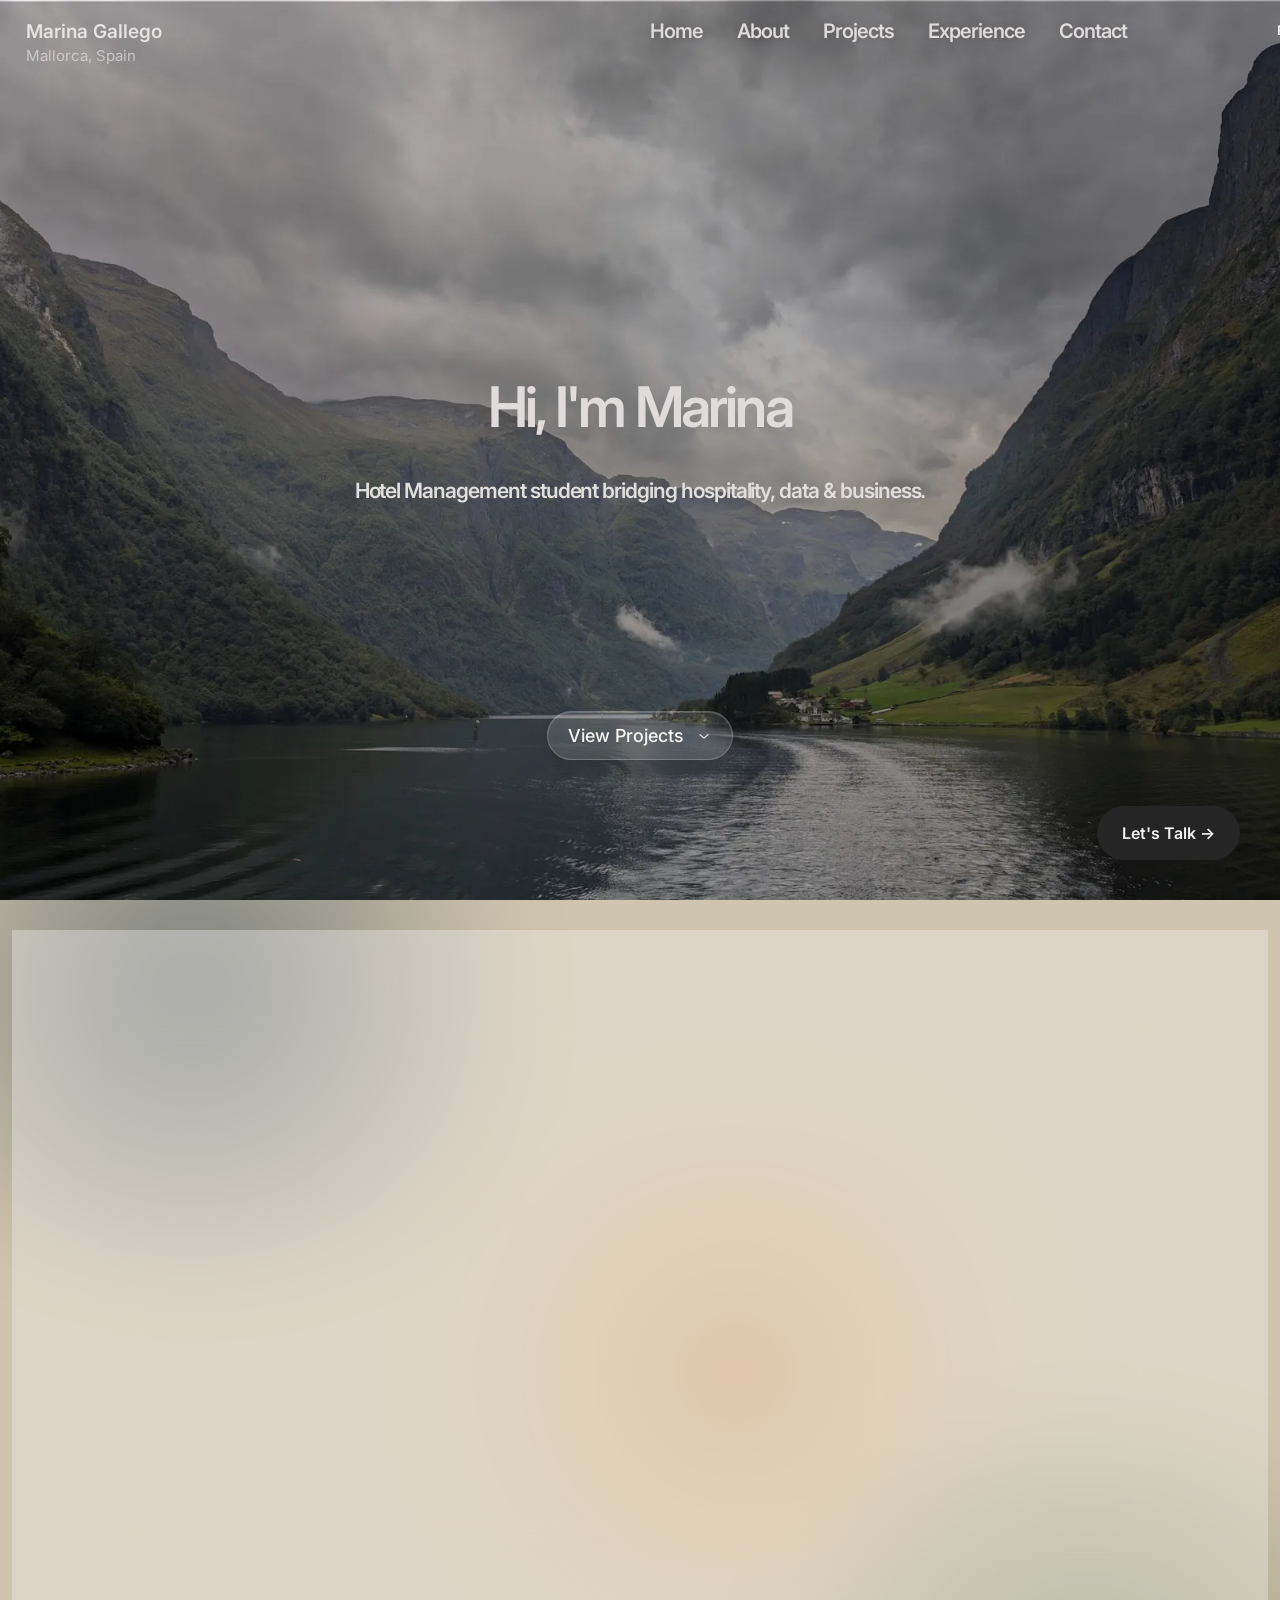
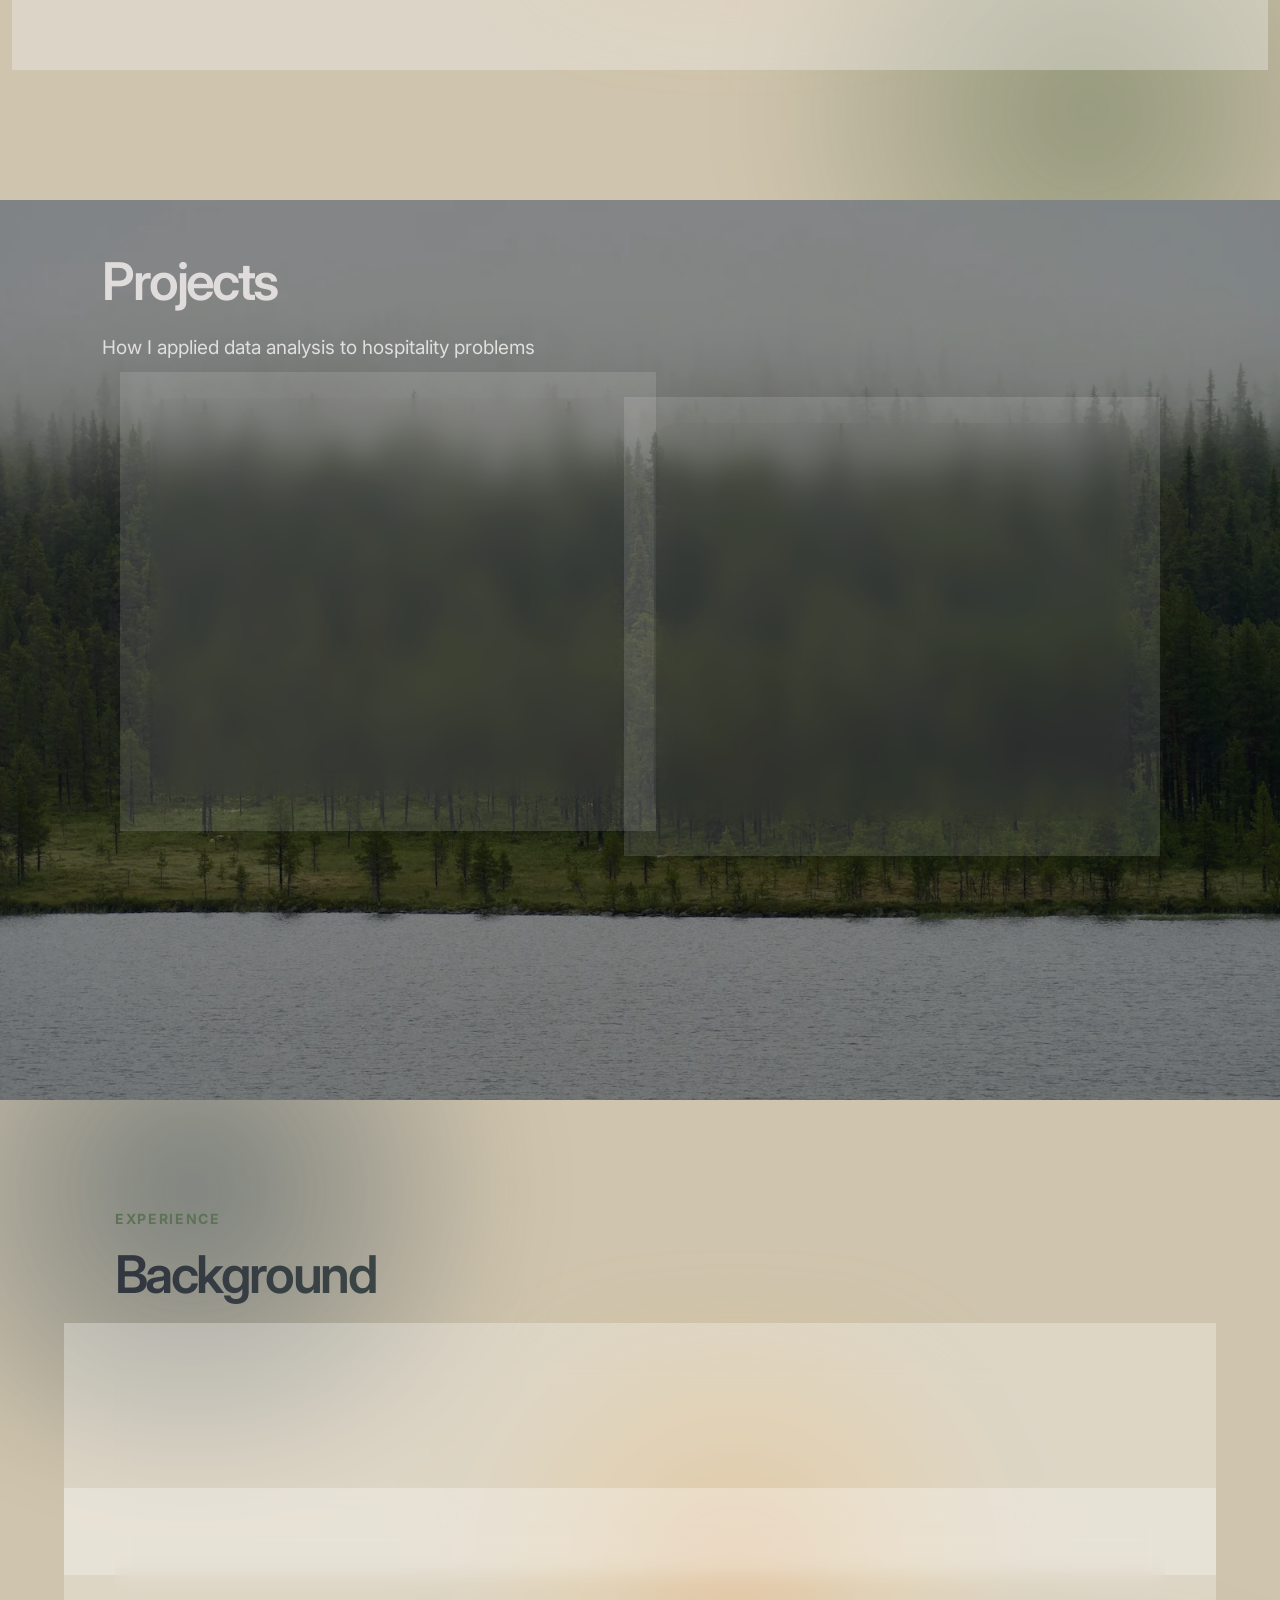
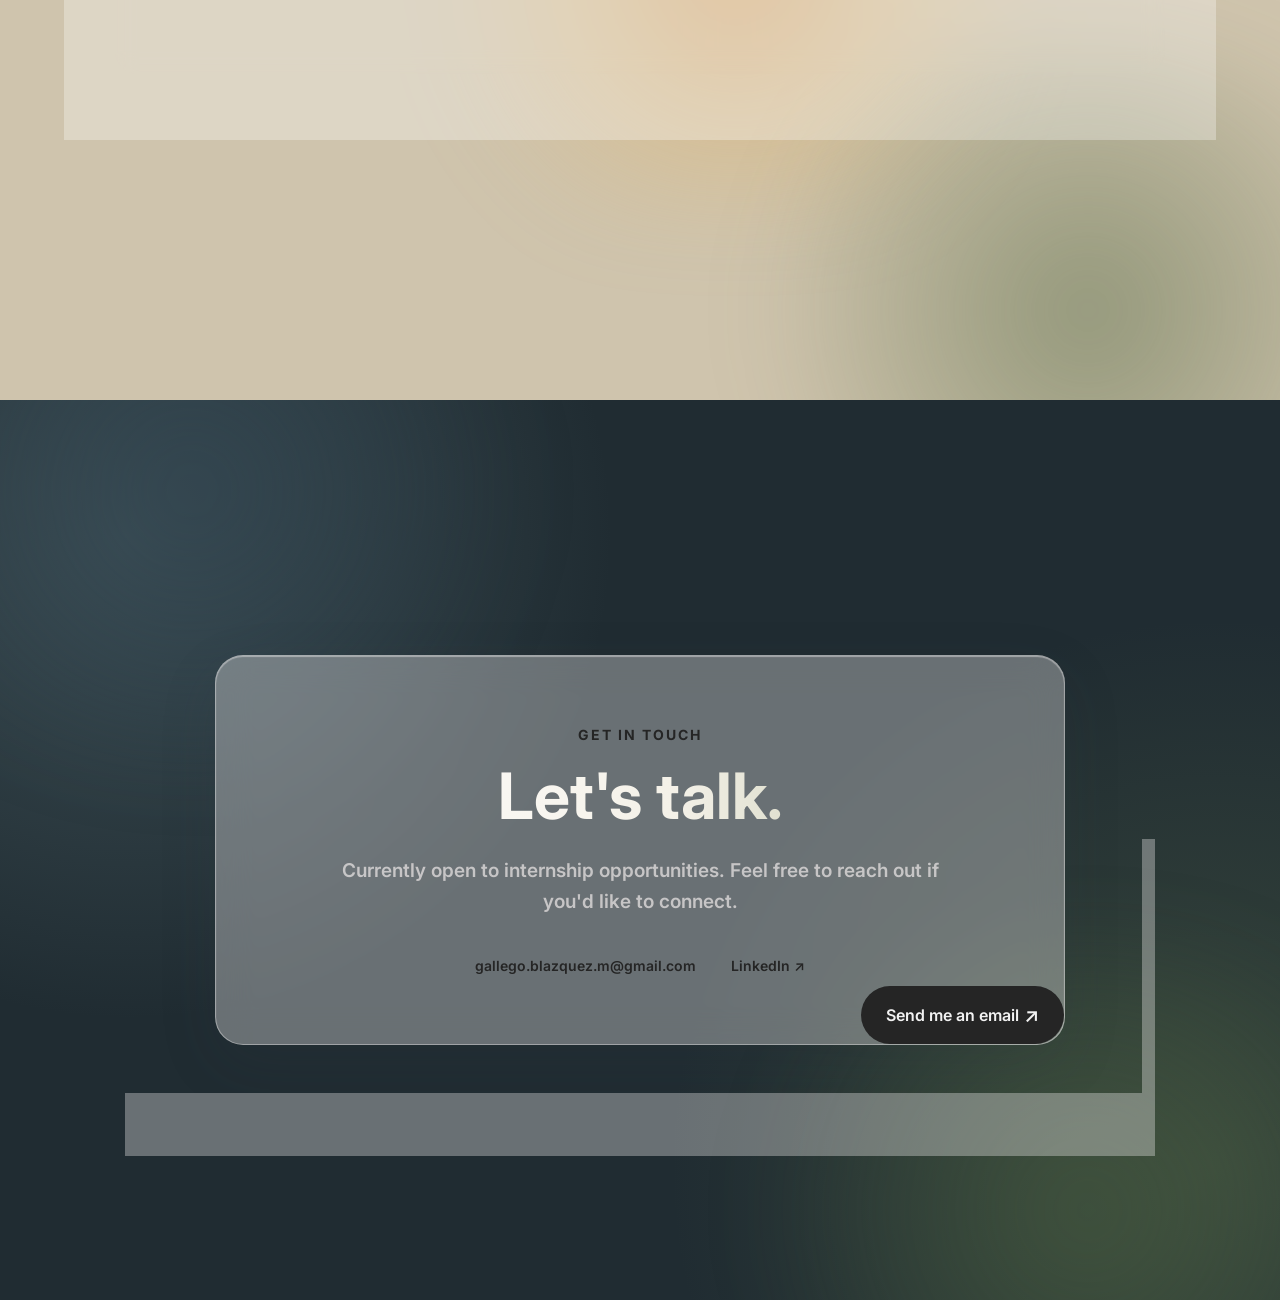
==== commit 0974c163: "Update" ====
--- a/index.html
+++ b/index.html
@@ -2,7 +2,7 @@
 <html lang="en">
 <head>
     <meta charset="UTF-8">
-    <meta name="viewport" content="width=device-width, initial-scale=1.0">
+    <meta name="viewport" content="width=device-width, initial-scale=1.0", viewport-fit="cover">
     <title>Marina Gallego | Data & Revenue Analytics</title>
     <link rel="stylesheet" href="style.css">
 
--- a/style.css
+++ b/style.css
@@ -15,6 +15,8 @@
     overflow-x: hidden;
     margin: 0;
     padding: 0;
+    width: 100%;
+    min-height: 100%;
 }
 
 /* Barra de navegación sobre la imagen principal */
@@ -262,7 +264,7 @@
 }
 .hero {
     position: relative;
-    min-height: 100vh;
+    min-height: 100svh;
     background-image: url("images/photo.webp");
     display: flex;
     background-size: cover;
@@ -581,7 +583,7 @@
 #about {
     width: 100%;
     margin: 0;
-    min-height: 100vh;
+    min-height: 100svh;
     padding: 100px 8%;
     }
 
@@ -723,7 +725,7 @@
 .projects {
     position: relative;
     overflow: hidden;
-    min-height: 100vh;
+    min-height: 100svh;
     padding: 50px 8%;
     background: url("images/barnabas-davoti-_0gJjCAbyUI-unsplash.webp") center / cover no-repeat;
     color: #e0dcdc;
@@ -905,7 +907,7 @@
     position: relative;
     overflow: hidden;
     isolation: isolate;
-    min-height: 100vh;
+    min-height: 100svh;
     padding: 110px 8%;
     background: #cfc4ad;
     color: #293941;
@@ -1050,7 +1052,7 @@
 }
 
 .project-detail {
-    min-height: 100vh;
+    min-height: 100svh;
     padding: 110px 8%;
     background: #e8e2d6;
     color: #293941;
@@ -1160,7 +1162,7 @@
     position: relative;
     display: grid;
     grid-template-columns: 0.9fr 1.1fr;
-    min-height: 100vh;
+    min-height: 100svh;
     gap: 64px;
     align-items: center;
     padding: 130px 8% 80px;
@@ -1398,7 +1400,7 @@
     overflow: hidden;
     isolation: isolate;
 
-    min-height: 100vh;
+    min-height: 100svh;
     box-sizing: border-box;
 
     padding: 110px 8%;
@@ -1518,7 +1520,7 @@
 
     transition:
         transform 0.3s ease,
-        background 0.3s ease,
+        background 0.3s ease;
 }
 
 .contact-link:hover {
@@ -1529,6 +1531,8 @@
 
 .contact-arrow {
     font-size: 20px;
+    font-family: "Inter", sans-serif;
+    font-variant-emoji: text;
 }
 
 
@@ -1546,6 +1550,7 @@
     font-family: "Inter", sans-serif;
     font-size: 14px;
     font-weight: 600;
+    font-variant-emoji: text;
 
     color: #252525;
     text-decoration: none;
@@ -1619,6 +1624,7 @@
 
 .language-switcher {
     margin-left: 18px;
+    transform: translateX(0);
 }
 
 .about-content {
@@ -1666,6 +1672,35 @@
 }
 
 
+.contact-content {
+    padding: 50px 25px;
+}
+
+.contact-intro {
+    font-size: 16px;
+    margin-bottom: 30px;
+}
+
+.contact-details {
+    flex-direction: column;
+    align-items: center;
+    gap: 15px;
+    margin-top: 30px;
+}
+
+.contact-details a {
+    font-size: 14px;
+}
+
+.contact-link {
+    gap: 8px;
+}
+
+.contact-link:hover {
+    gap: 8px;
+}
+
+
 /* MOBILE NAV */
 
 .nav-links {
@@ -2044,7 +2079,7 @@
 .contact-content .contact-link:hover {
 
     gap:
-        25px;
+        8px;
 }
 
 .contact-details {
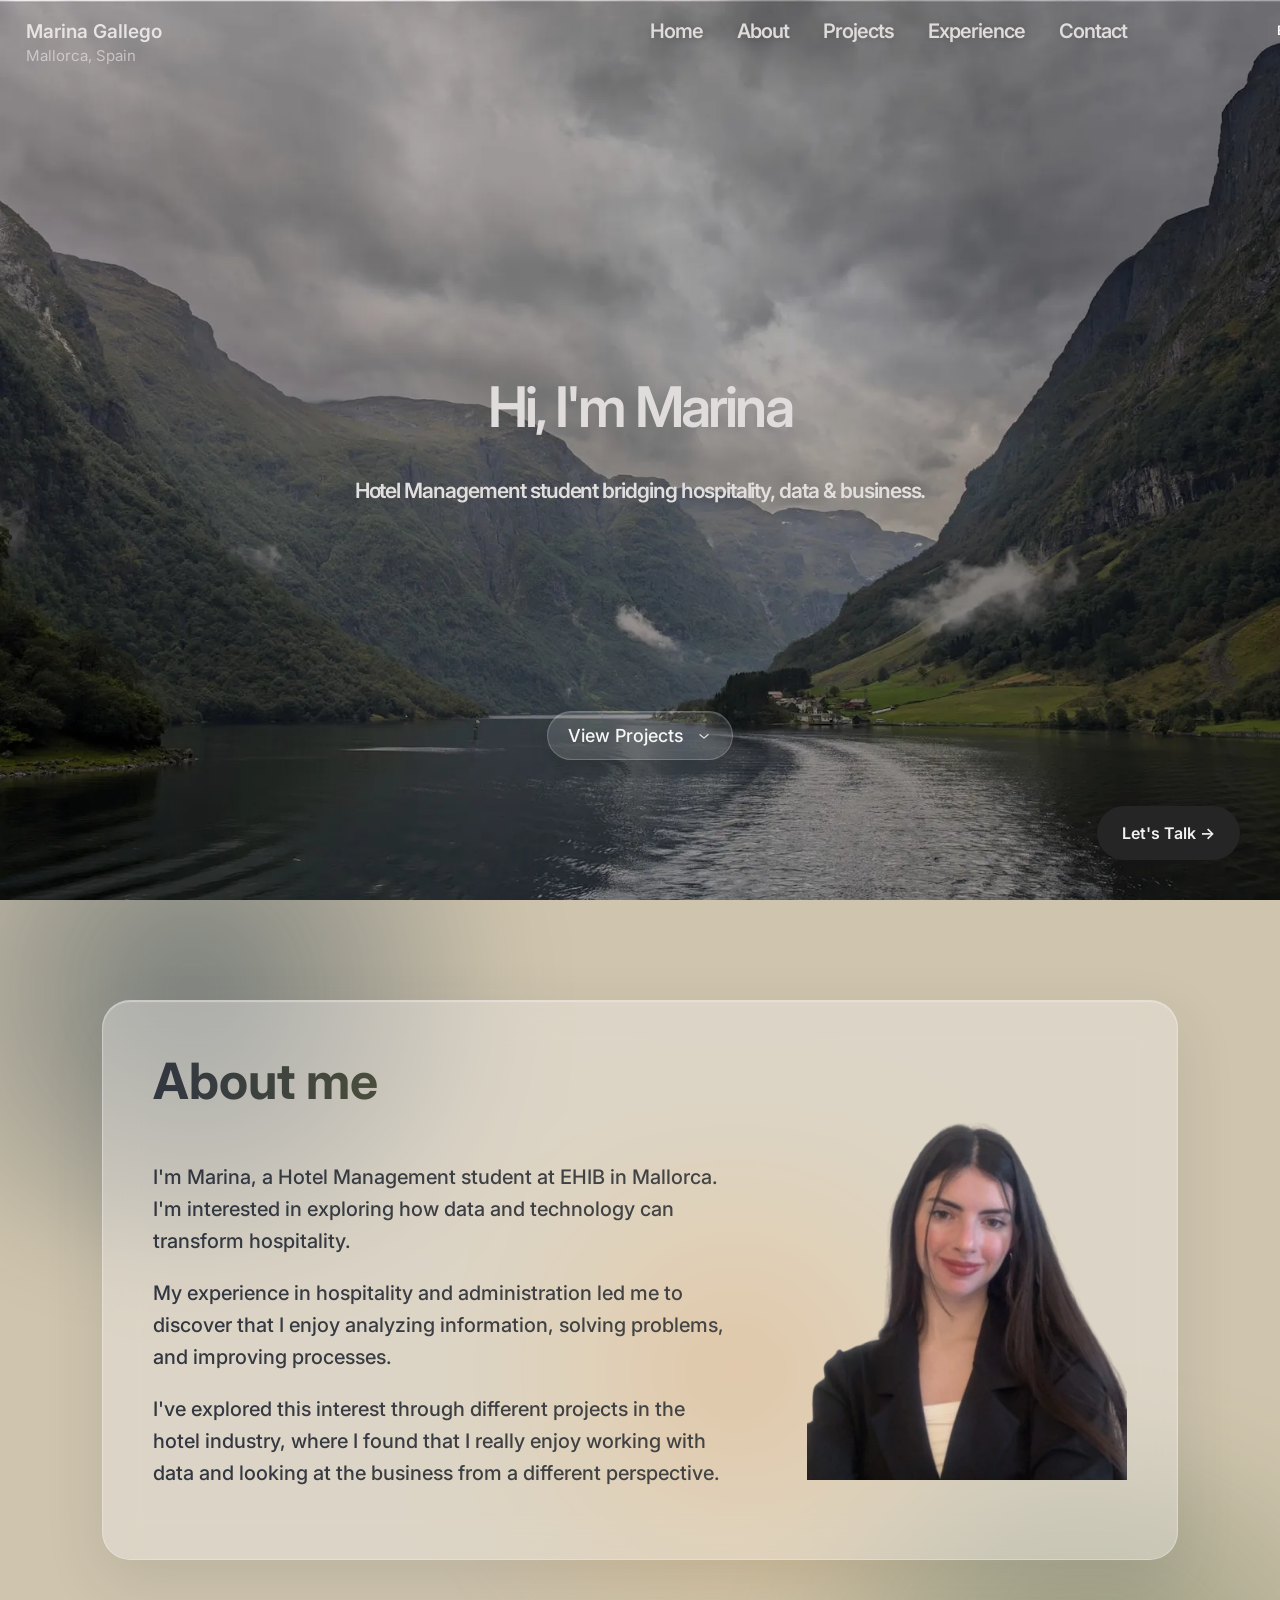
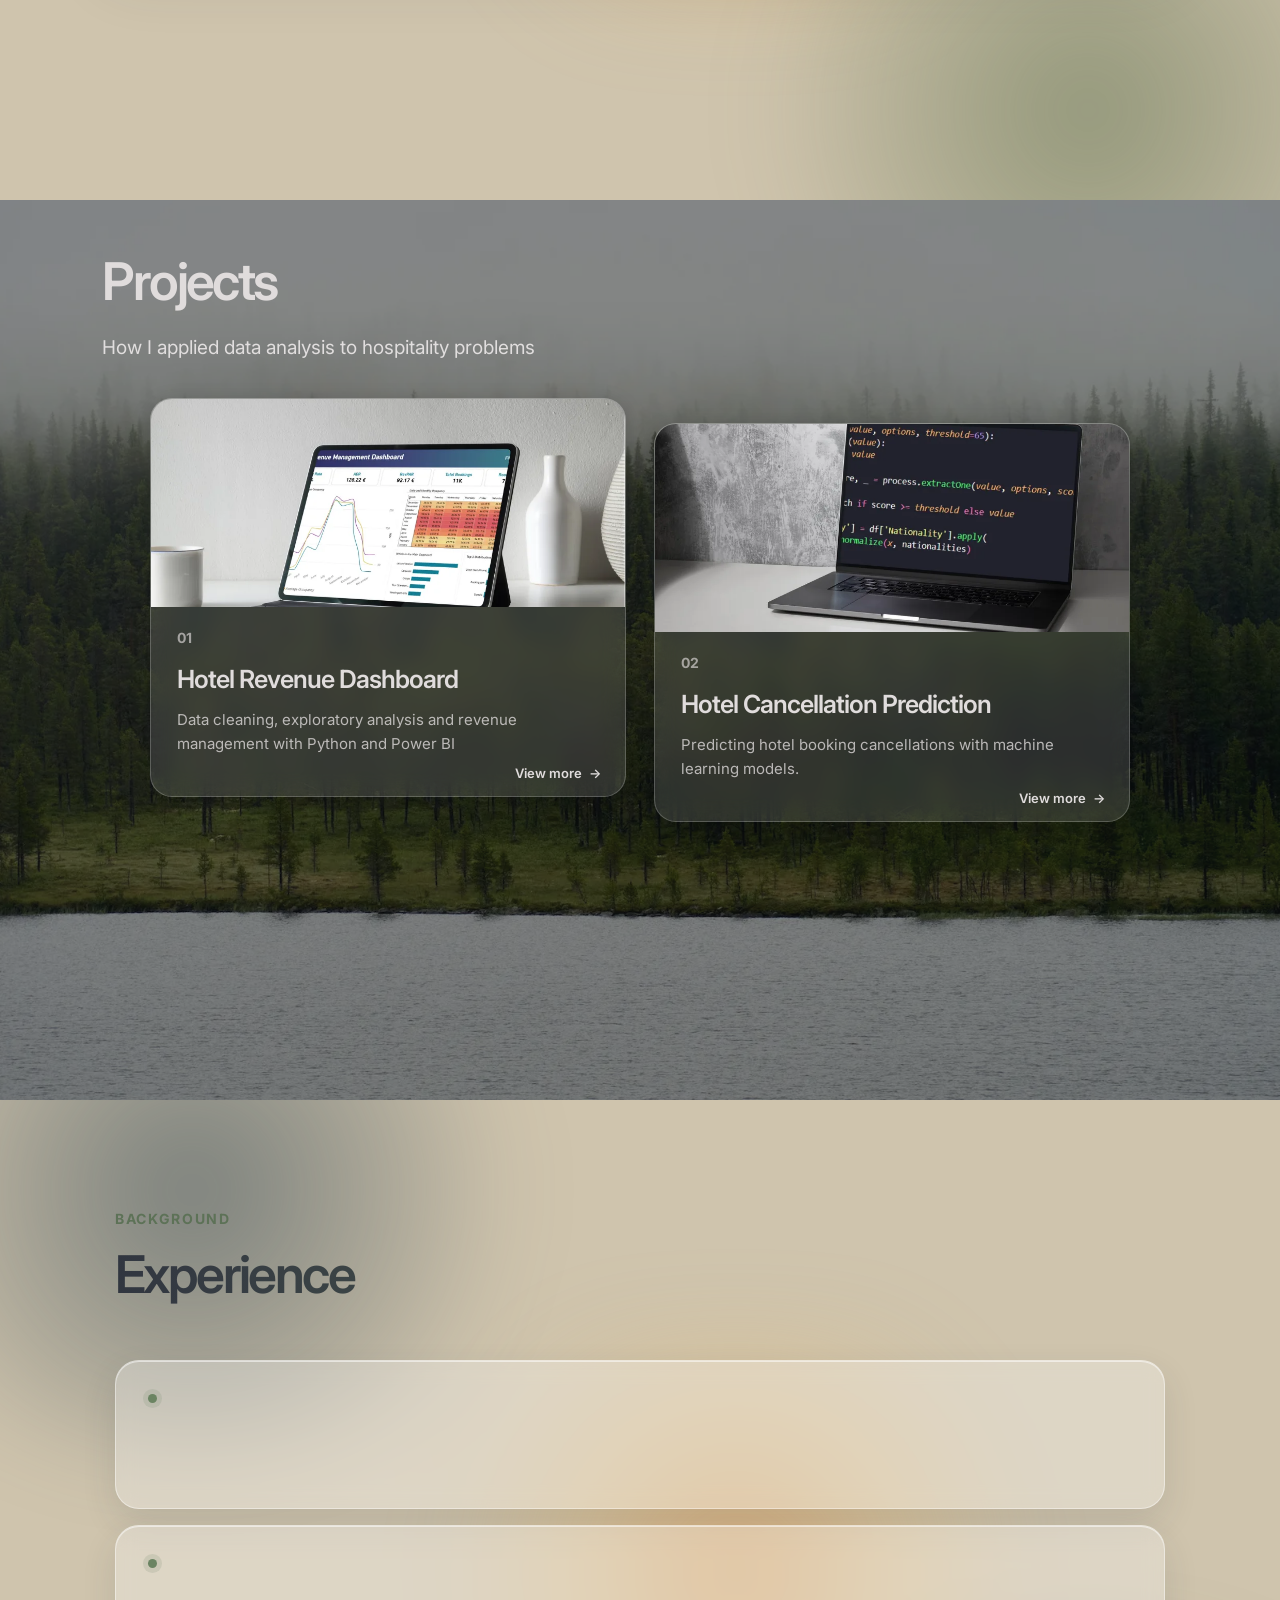
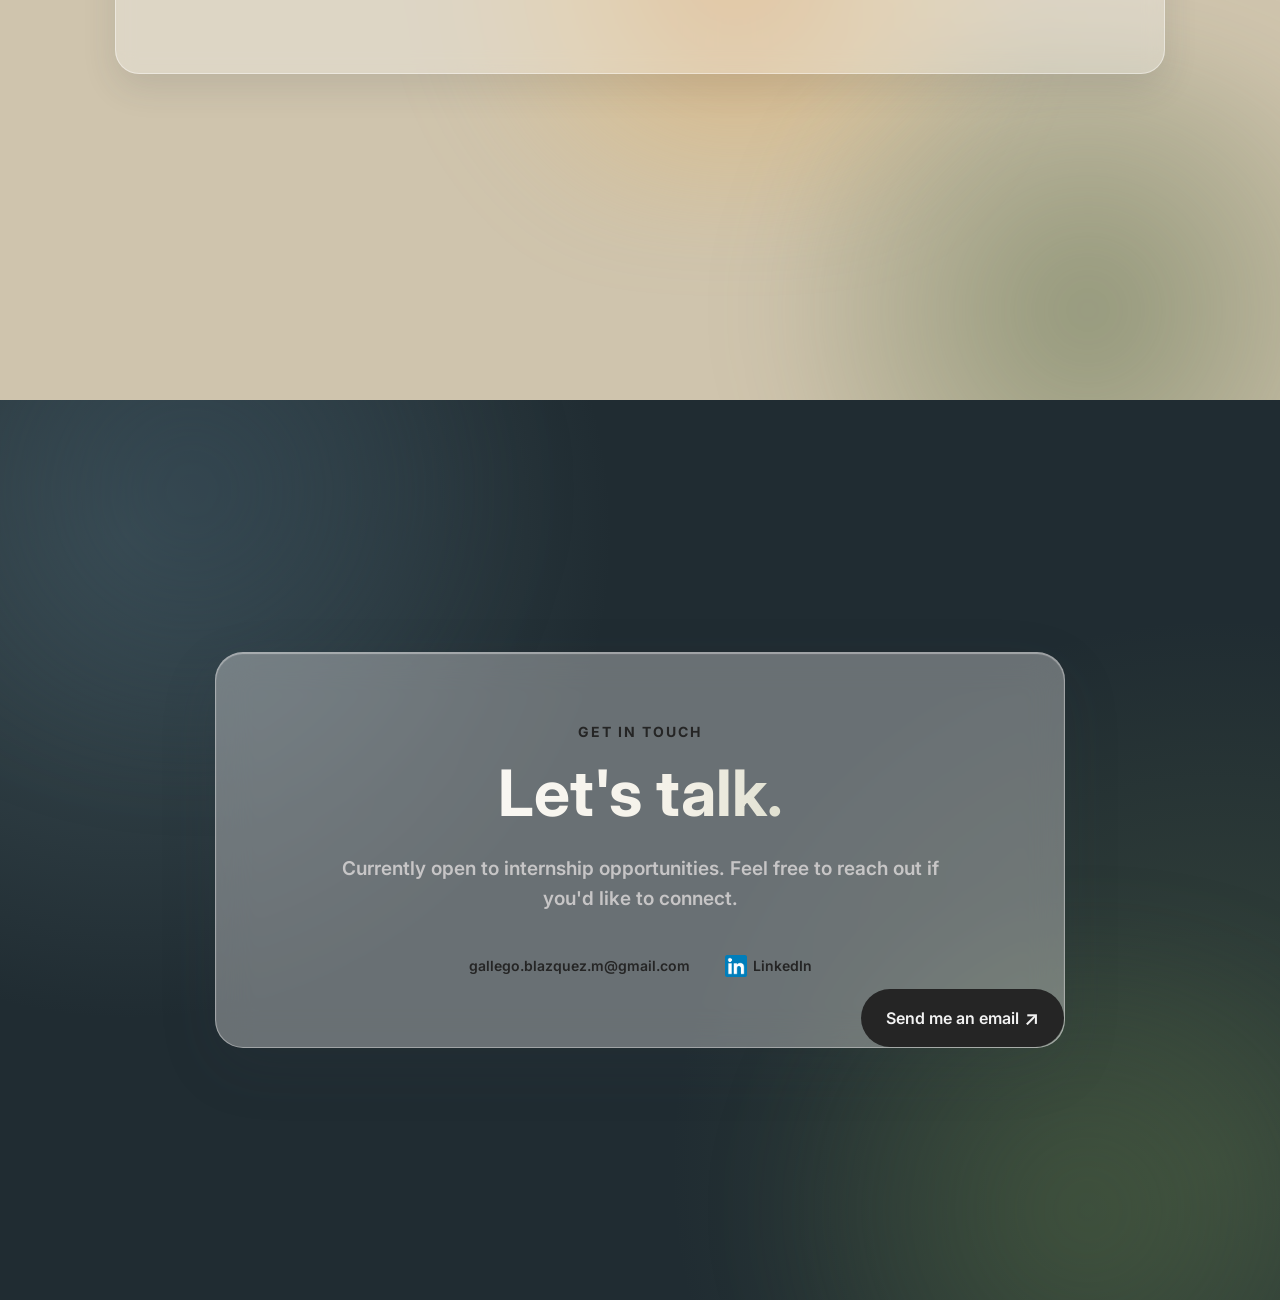
==== commit 494f98e7: "update" ====
--- a/index.html
+++ b/index.html
@@ -2,7 +2,7 @@
 <html lang="en">
 <head>
     <meta charset="UTF-8">
-    <meta name="viewport" content="width=device-width, initial-scale=1.0", viewport-fit="cover">
+    <meta name="viewport" content="width=device-width, initial-scale=1.0, viewport-fit=cover">
     <title>Marina Gallego | Data & Revenue Analytics</title>
     <link rel="stylesheet" href="style.css">
 
@@ -180,7 +180,10 @@
 
         <div class="contact-details">
             <a href="mailto:gallego.blazquez.m@gmail.com">gallego.blazquez.m@gmail.com</a>
-            <a href="https://www.linkedin.com/in/marina-gallego-bl" target="_blank">LinkedIn ↗</a>
+            <a class="linkedin-link" href="https://www.linkedin.com/in/marina-gallego-bl" target="_blank" rel="noopener noreferrer" aria-label="LinkedIn de Marina Gallego">
+                <img class="linkedin-logo" src="icons/LinkedIn_icon.svg.webp" alt="LinkedIn">
+                <span>LinkedIn</span>
+            </a>
         </div>
 
     </div>
--- a/style.css
+++ b/style.css
@@ -6,6 +6,7 @@
 
 html {
     scroll-behavior: smooth;
+    background: #000;
 
 } 
 
@@ -17,6 +18,7 @@
     padding: 0;
     width: 100%;
     min-height: 100%;
+    background: #000;
 }
 
 /* Barra de navegación sobre la imagen principal */
@@ -176,22 +178,22 @@
 
 }
 
-.mobile-menu-button span {
+.mobile-menu-button span:first-child {
 top: 16px;
 }
 
-.mobile-menu-button span {
+.mobile-menu-button span:last-child {
 top: 23px;
 }
 
-.mobile-menu-button.open span {
+.mobile-menu-button.open span:first-child {
 transform:
 translateX(-50%)
 translateY(3.5px)
 rotate(45deg);
 }
 
-.mobile-menu-button.open span {
+.mobile-menu-button.open span:last-child {
 transform:
 translateX(-50%)
 translateY(-3.5px)
@@ -269,7 +271,6 @@
     display: flex;
     background-size: cover;
     background-position: center;
-    display: flex;
     justify-content: center;
     align-items: center;
 }
@@ -1092,35 +1093,6 @@
     opacity: 0.82;
 }
 
-@media (max-width: 800px) {
-    .about-content {
-        flex-direction: column;
-        gap: 40px;
-    }
-
-    .about-image {
-        width: min(320px, 100%);
-    }
-
-    .projects-grid {
-        grid-template-columns: 1fr;
-    }
-
-    .project-card:nth-child(2) {
-        margin-top: 0;
-    }
-
-    .experience-item {
-        grid-template-columns: 1fr;
-        gap: 12px;
-    }
-    .nav-links { 
-        display: none; 
-    } 
-    .nav-links.active { 
-        display: flex; 
-    }
-}
 
 /* Revenue Dashboard case study */
 .case-study {
@@ -1541,6 +1513,7 @@
 .contact-details {
     display: flex;
     justify-content: center;
+    align-items: center;
     gap: 35px;
 
     margin-top: 35px;
@@ -1558,6 +1531,24 @@
     transition: color 0.3s ease;
 }
 
+.linkedin-link {
+    display: inline-flex;
+    align-items: center;
+    gap: 6px;
+    padding: 0;
+    border: 0;
+    background: transparent;
+    line-height: 1;
+    transition: color 0.3s ease;
+}
+
+.linkedin-logo {
+    display: block;
+    width: 22px;
+    height: 22px;
+    object-fit: contain;
+}
+
 .contact-details a:hover {
      color: #293941;
 }
@@ -1571,7 +1562,6 @@
     height: 60%;
 
     border-radius: 50%;
-
     filter: blur(40px);
 
     pointer-events: none;
@@ -1690,6 +1680,8 @@
 
 .contact-details a {
     font-size: 14px;
+    max-width: 100%;
+    overflow-wrap: anywhere;
 }
 
 .contact-link {
@@ -1767,6 +1759,10 @@
 
     padding:
         100px 6% 40px;
+    
+    background-attachment: scroll;
+    background-size: cover;
+    background-position: center;
 }
 
 .hero-name {
@@ -1804,24 +1800,29 @@
 
 .hero-buttons {
 
+    position: absolute;
     bottom: 25px;
-
+    height: 110px;
     left: 6%;
     right: 6%;
 }
 
 .projects-link {
-
-    bottom: 70px;
-
+    
+    position: absolute;
+    bottom: 55px;
+    left: 50%;
+    transform: translateX(-50%);
     font-size: 15px;
 
     padding:
         11px 17px;
+    white-space: nowrap;
 }
 
 .hero-buttons .contact-link {
 
+    position: absolute;
     right: 0;
     bottom: 0;
 
@@ -1834,61 +1835,52 @@
 
 /* ABOUT */
 
-#about {
+.about {
+
+    min-height: 100svh;
 
     padding:
         70px 6%;
 }
 
-.about {
-
-    min-height:
-        auto;
-
-    padding:
-        20px 0 70px;
-}
-
 .about-content {
 
     flex-direction: column;
 
     align-items: stretch;
 
-    gap: 35px;
-
-    padding: 30px 24px;
+    gap: 25px;
+
+    padding: 27px 20px;
 
     border-radius: 22px;
 }
 
 #about h2 {
 
-    font-size: 40px;
-
-    margin-bottom: 30px;
+    font-size: 36px;
+
+    margin-bottom: 20px;
 }
 
 .about-text p {
 
-    font-size: 17px;
-
-    line-height: 1.65;
+    font-size: 16px;
+
+    line-height: 1.5;
+    margin-bottom: 15px;
 }
 
 .about-image {
 
-    width: 100%;
+    width: 180px;
 
     height:
-        auto;
+        225px;
 
     aspect-ratio:
         4 / 5;
 
-    max-width:
-        320px;
-
     margin:
         0 auto;
 }
@@ -1899,10 +1891,13 @@
 .projects {
 
     min-height:
-        auto;
+        100svh;
 
     padding:
         75px 6%;
+    background-size: cover;
+    background-position: center top;
+    background-repeat: no-repeat;
 }
 
 #projects h2 {
@@ -1963,12 +1958,9 @@
 /* EXPERIENCE */
 
 .experience {
-
-    min-height:
-        auto;
-
-    padding:
-        80px 6%;
+    min-height: 100svh;
+    padding: 70px 6% 80px;
+    height: auto;
 }
 
 #experience h2 {
@@ -2025,6 +2017,16 @@
         1.65;
 }
 
+.experience-content {
+    width: 100%;
+    max-width: 100%;
+}
+
+.experience-grid {
+    grid-template-columns: 1fr;
+    gap: 20px;
+}
+
 
 /* CONTACT */
 
@@ -2034,13 +2036,13 @@
         100svh;
 
     padding:
-        70px 6%;
+        60px 6%;
 }
 
 .contact-content {
 
     padding:
-        50px 25px;
+        45px 22px 55px;
 
     border-radius:
         22px;
@@ -2049,37 +2051,46 @@
 .contact-eyebrow {
 
     font-size:
-        12px;
+        11px;
+    margin-bottom: 12px;
 }
 
 .contact h2 {
 
     font-size:
-        48px;
+        42px;
+    line-height: 1;
+    margin-bottom: 18px;
 }
 
 .contact-intro {
 
     font-size:
-        17px;
-
+        16px;
+    line-height:
+        1.5;
     margin-bottom:
-        30px;
+        25px;
 }
 
 .contact-content .contact-link {
 
-    font-size:
-        15px;
-
-    padding:
-        15px 21px;
+    position: static;
+
+    font-size:
+        14px;
+
+    display: block;
+    width: fit-content;
+    margin: 30px auto 40px;
+    font-size: 14px;
+    padding: 13px 19px;
 }
 
 .contact-content .contact-link:hover {
 
     gap:
-        8px;
+        0px;
 }
 
 .contact-details {
@@ -2088,16 +2099,34 @@
         column;
 
     gap:
-        15px;
+        12px;
 
     margin-top:
-        28px;
+        10px;
 }
 
 .contact-details a {
 
     font-size:
-        13px;
+        12px;
+
+    max-width:
+        100%;
+
+    overflow-wrap:
+        anywhere;
+}
+
+.linkedin-logo {
+    width:
+        22px;
+
+    height:
+        22px;
+}
+
+.contact-arrow {
+    display: none;
 }
 
 
@@ -2334,19 +2363,19 @@
 .contact {
 
     padding:
-        60px 5%;
+        45px 5%;
 }
 
 .contact-content {
 
     padding:
-        45px 20px;
+        35px 18px 45px;
 }
 
 .contact h2 {
 
     font-size:
-        43px;
+        40px;
 }
 
 .case-hero {
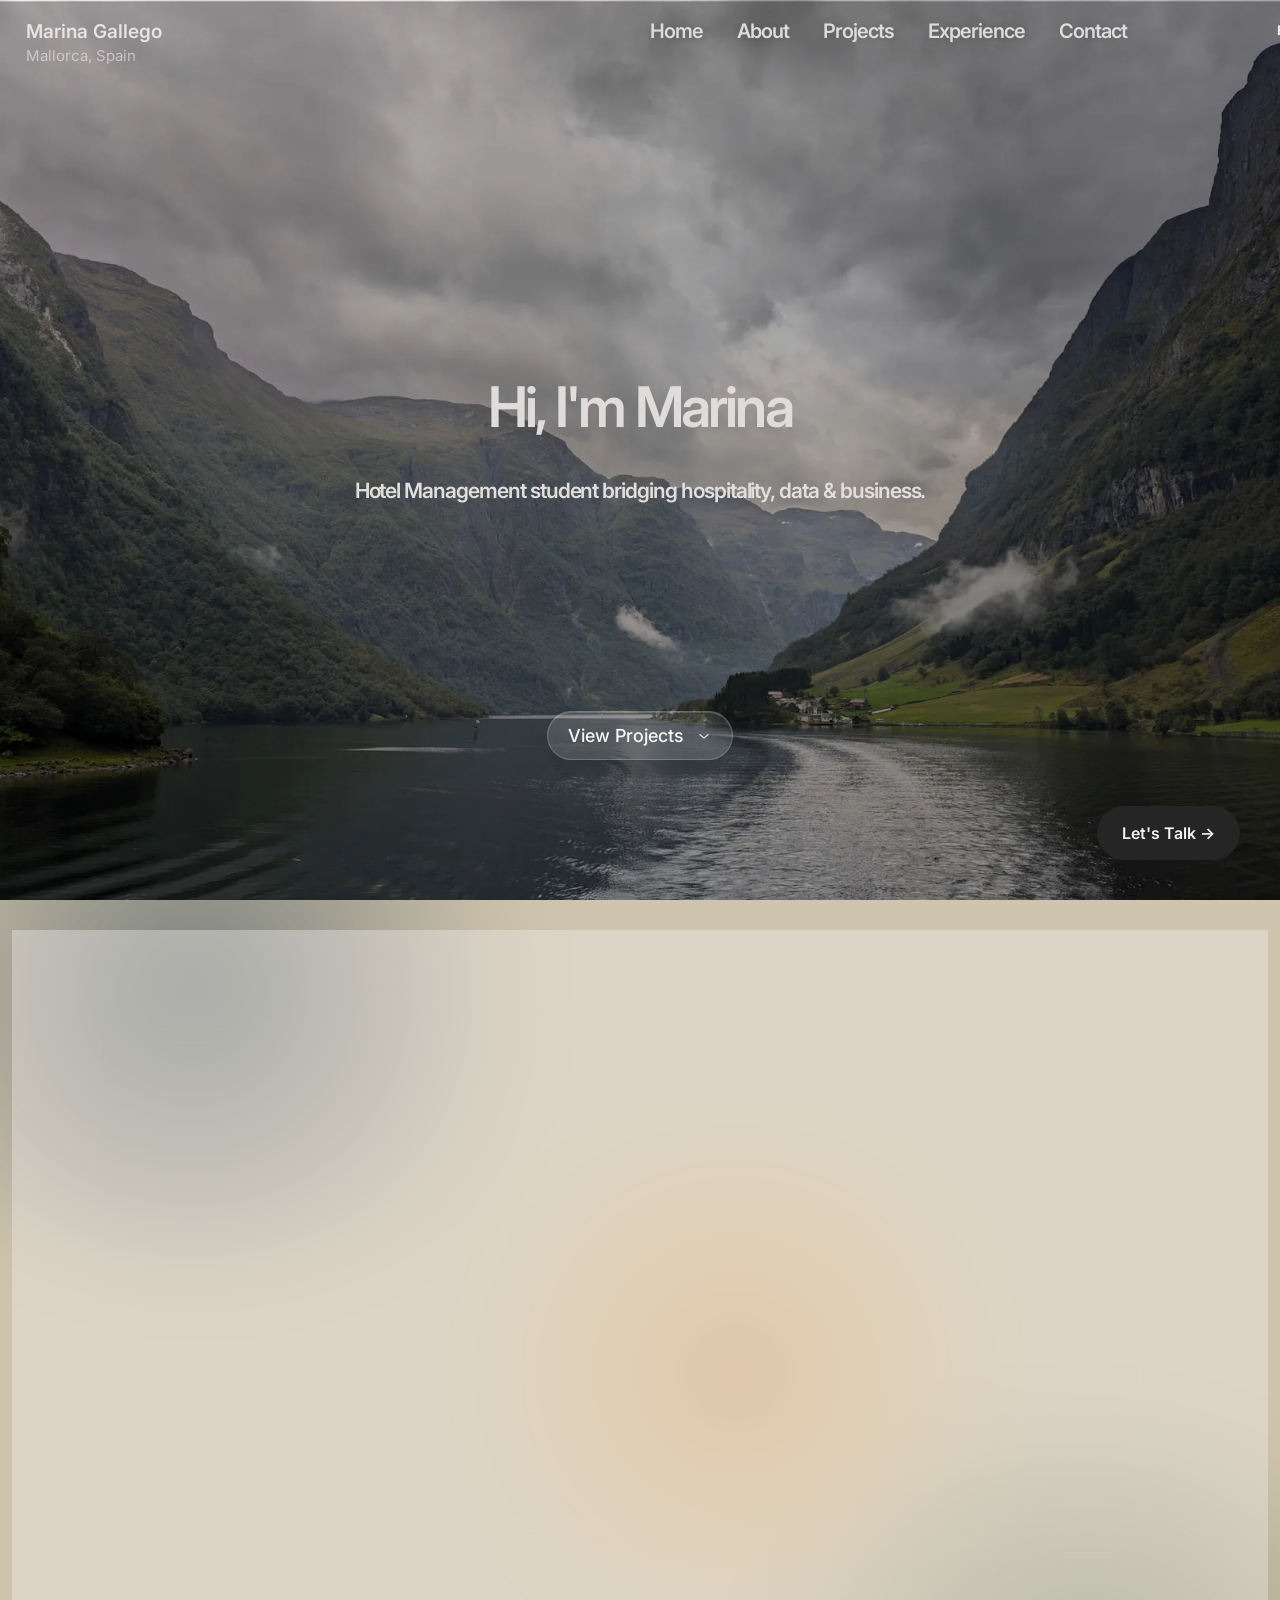
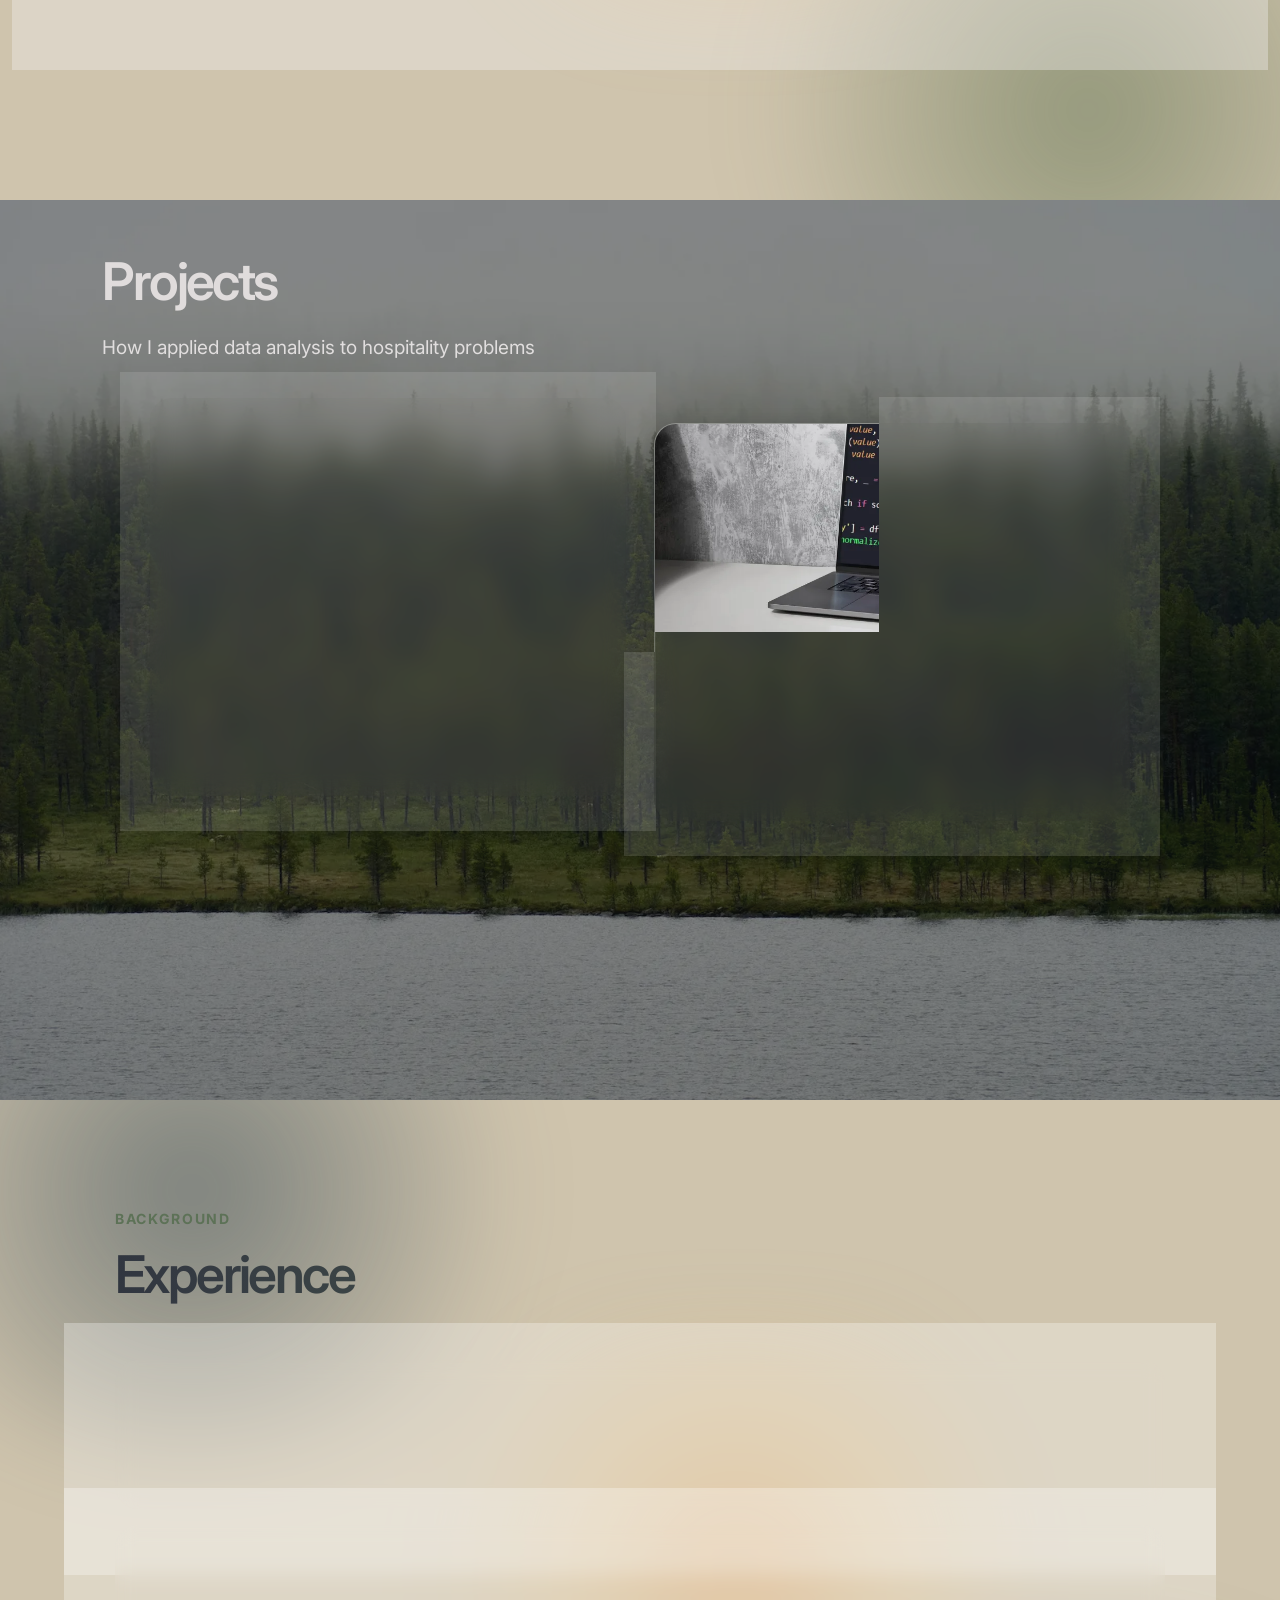
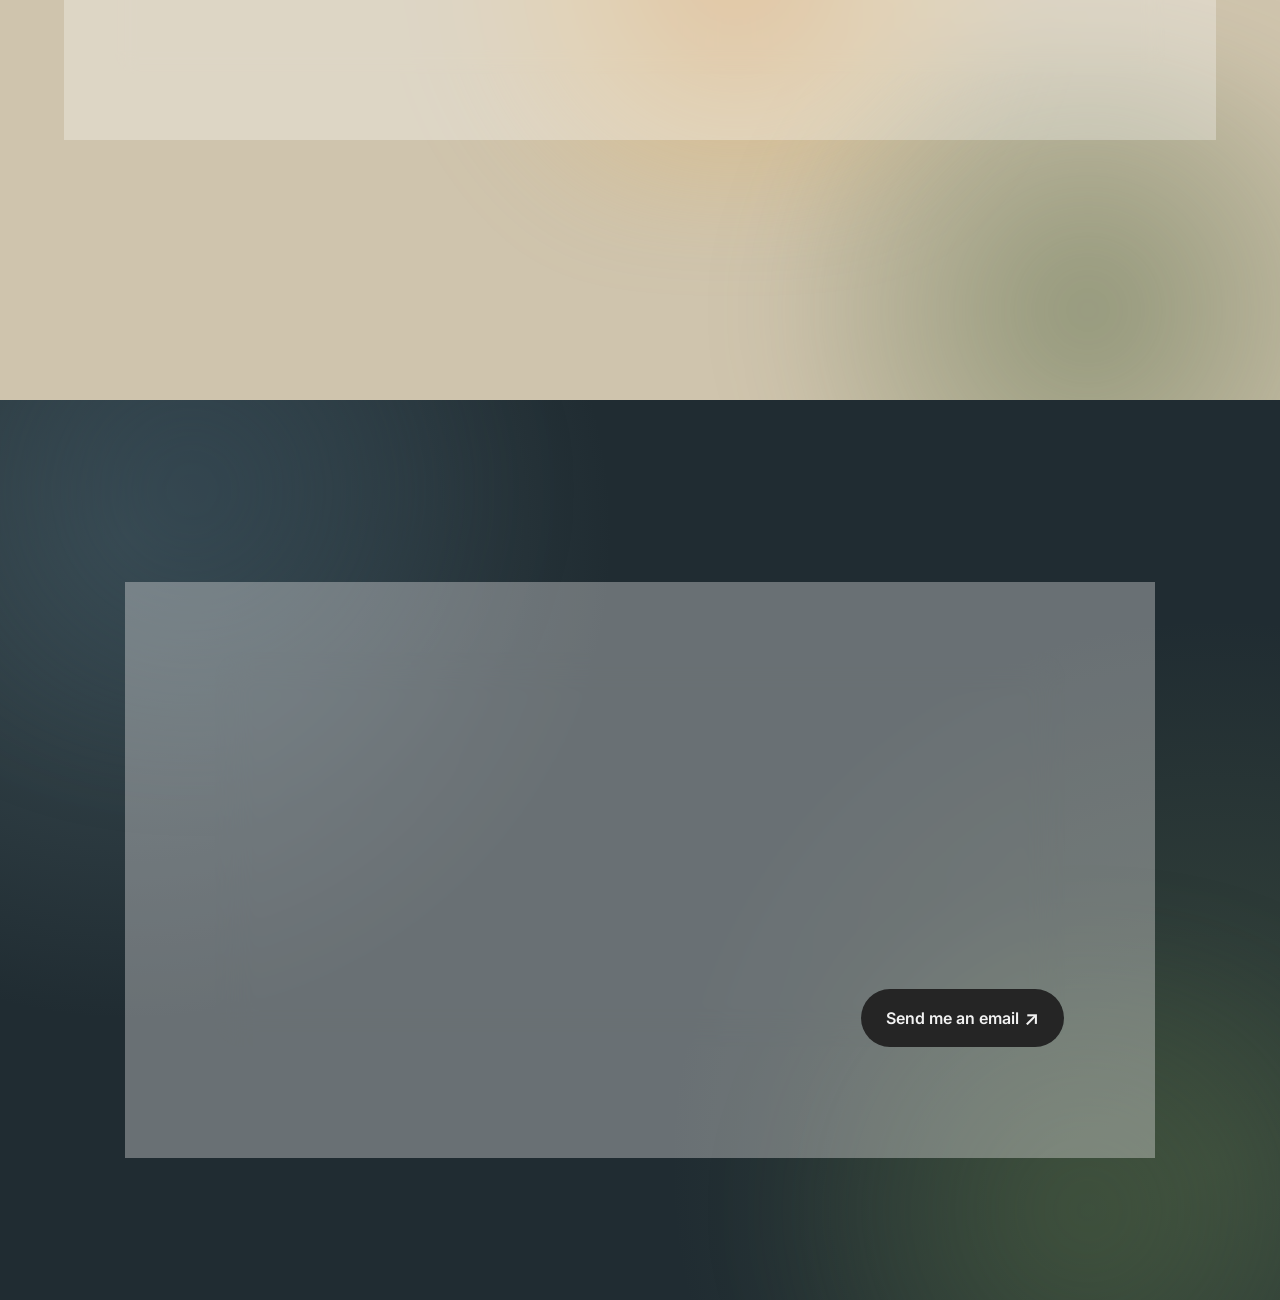
==== commit 5becf7c3: "update" ====
--- a/index.html
+++ b/index.html
@@ -220,6 +220,15 @@
     }
 });
 </script>
+<script>
+function setVH() {
+    const vh = window.innerHeight * 0.01;
+    document.documentElement.style.setProperty('--vh', `${vh}px`);
+}
+setVH();
+window.addEventListener('resize', setVH);
+window.addEventListener('orientationchange', setVH);
+</script>
 <script src="language.js"></script>
 </body>
 </html>
--- a/style.css
+++ b/style.css
@@ -266,11 +266,16 @@
 }
 .hero {
     position: relative;
-    min-height: 100svh;
+    height: 100vh;
+    height: calc(var(--vh, 1vh) * 100);
+    min-height: 100vh;
+    min-height: calc(var(--vh, 1vh) * 100);
+    overflow: hidden;
     background-image: url("images/photo.webp");
+    background-repeat: no-repeat;
     display: flex;
     background-size: cover;
-    background-position: center;
+    background-position: center center;
     justify-content: center;
     align-items: center;
 }
@@ -1754,15 +1759,20 @@
 
 .hero {
 
-    min-height:
-        100svh;
+    position: relative;
+    height: 100vh;
+    height: calc(var(--vh, 1vh) * 100);
+    min-height: 100vh;
+    min-height: calc(var(--vh, 1vh) * 100);
+
 
     padding:
         100px 6% 40px;
     
     background-attachment: scroll;
+    background-repeat: no-repeat;
     background-size: cover;
-    background-position: center;
+    background-position: center bottom;
 }
 
 .hero-name {
@@ -1801,8 +1811,8 @@
 .hero-buttons {
 
     position: absolute;
-    bottom: 25px;
-    height: 110px;
+    bottom: 54px;
+    height: 130px;
     left: 6%;
     right: 6%;
 }
@@ -1810,7 +1820,7 @@
 .projects-link {
     
     position: absolute;
-    bottom: 55px;
+    bottom: 68px;
     left: 50%;
     transform: translateX(-50%);
     font-size: 15px;
@@ -1824,7 +1834,7 @@
 
     position: absolute;
     right: 0;
-    bottom: 0;
+    bottom: 8px;
 
     font-size: 13px;
 
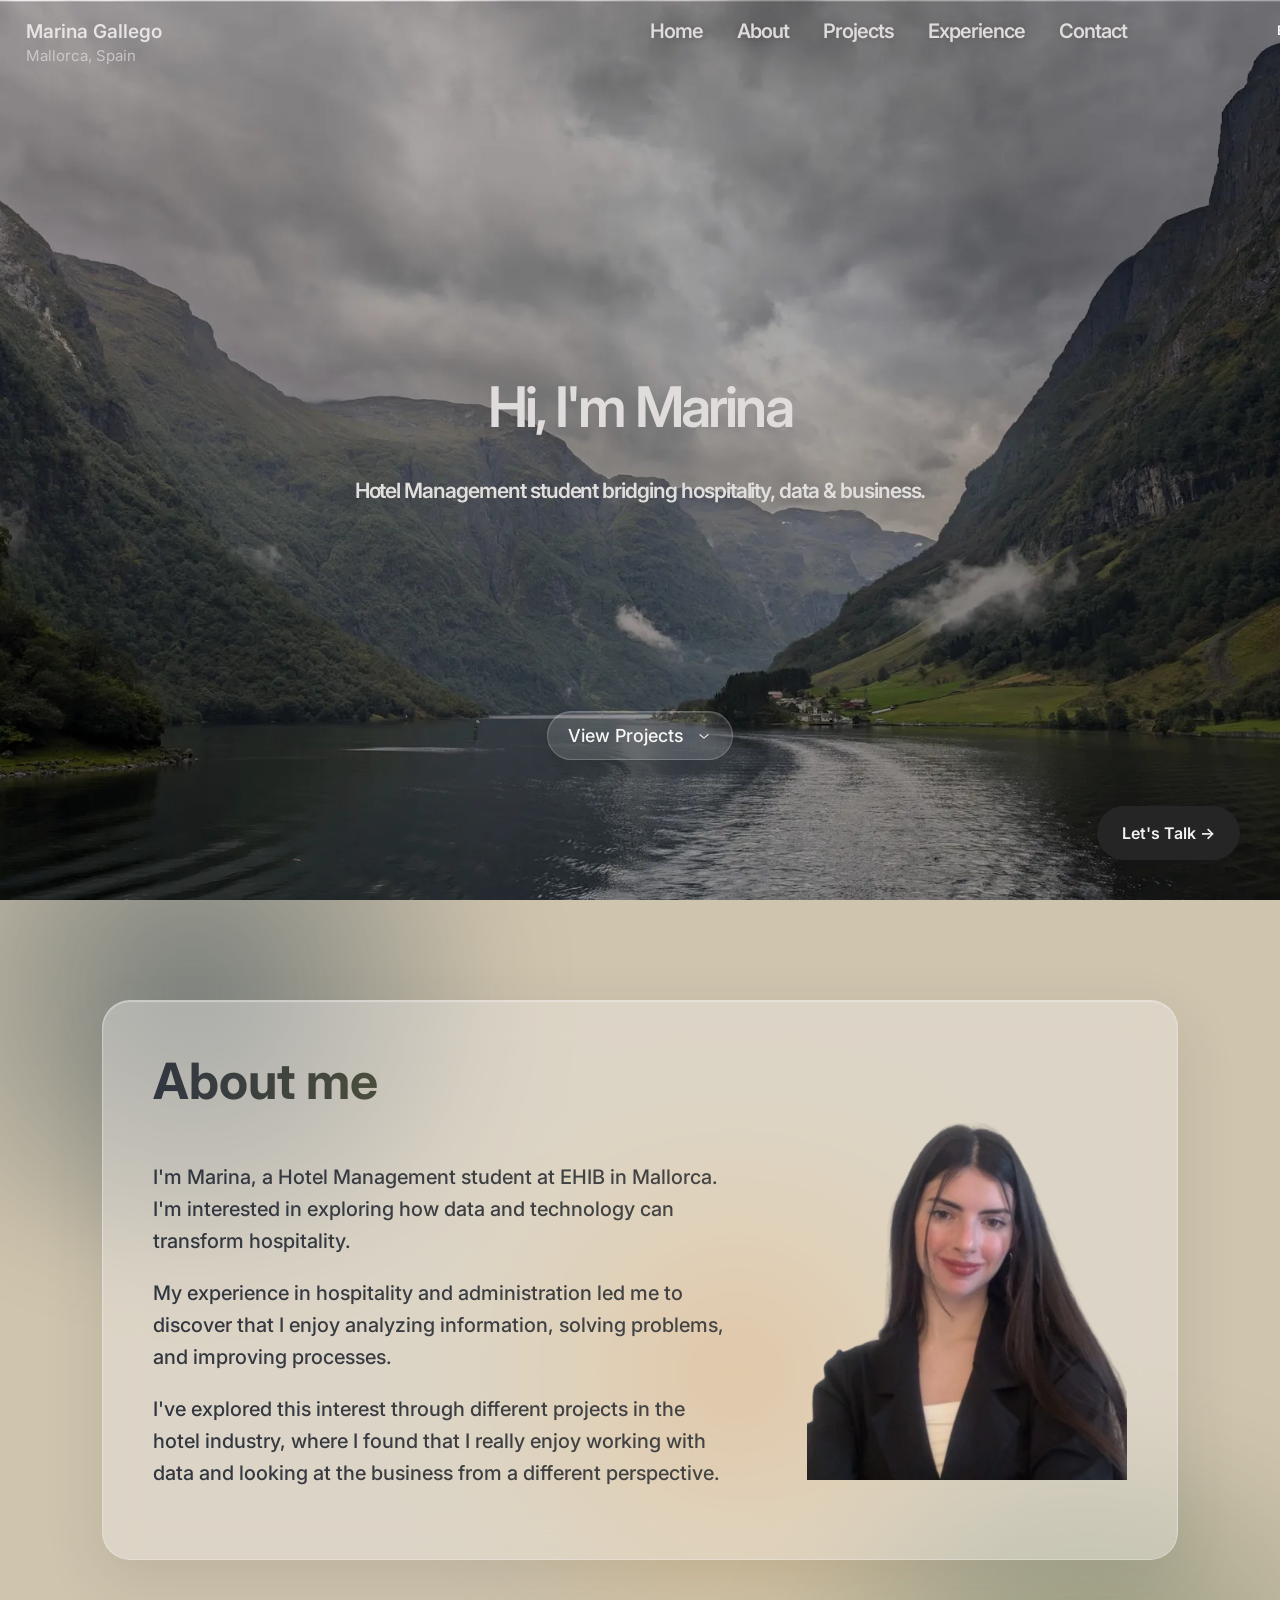
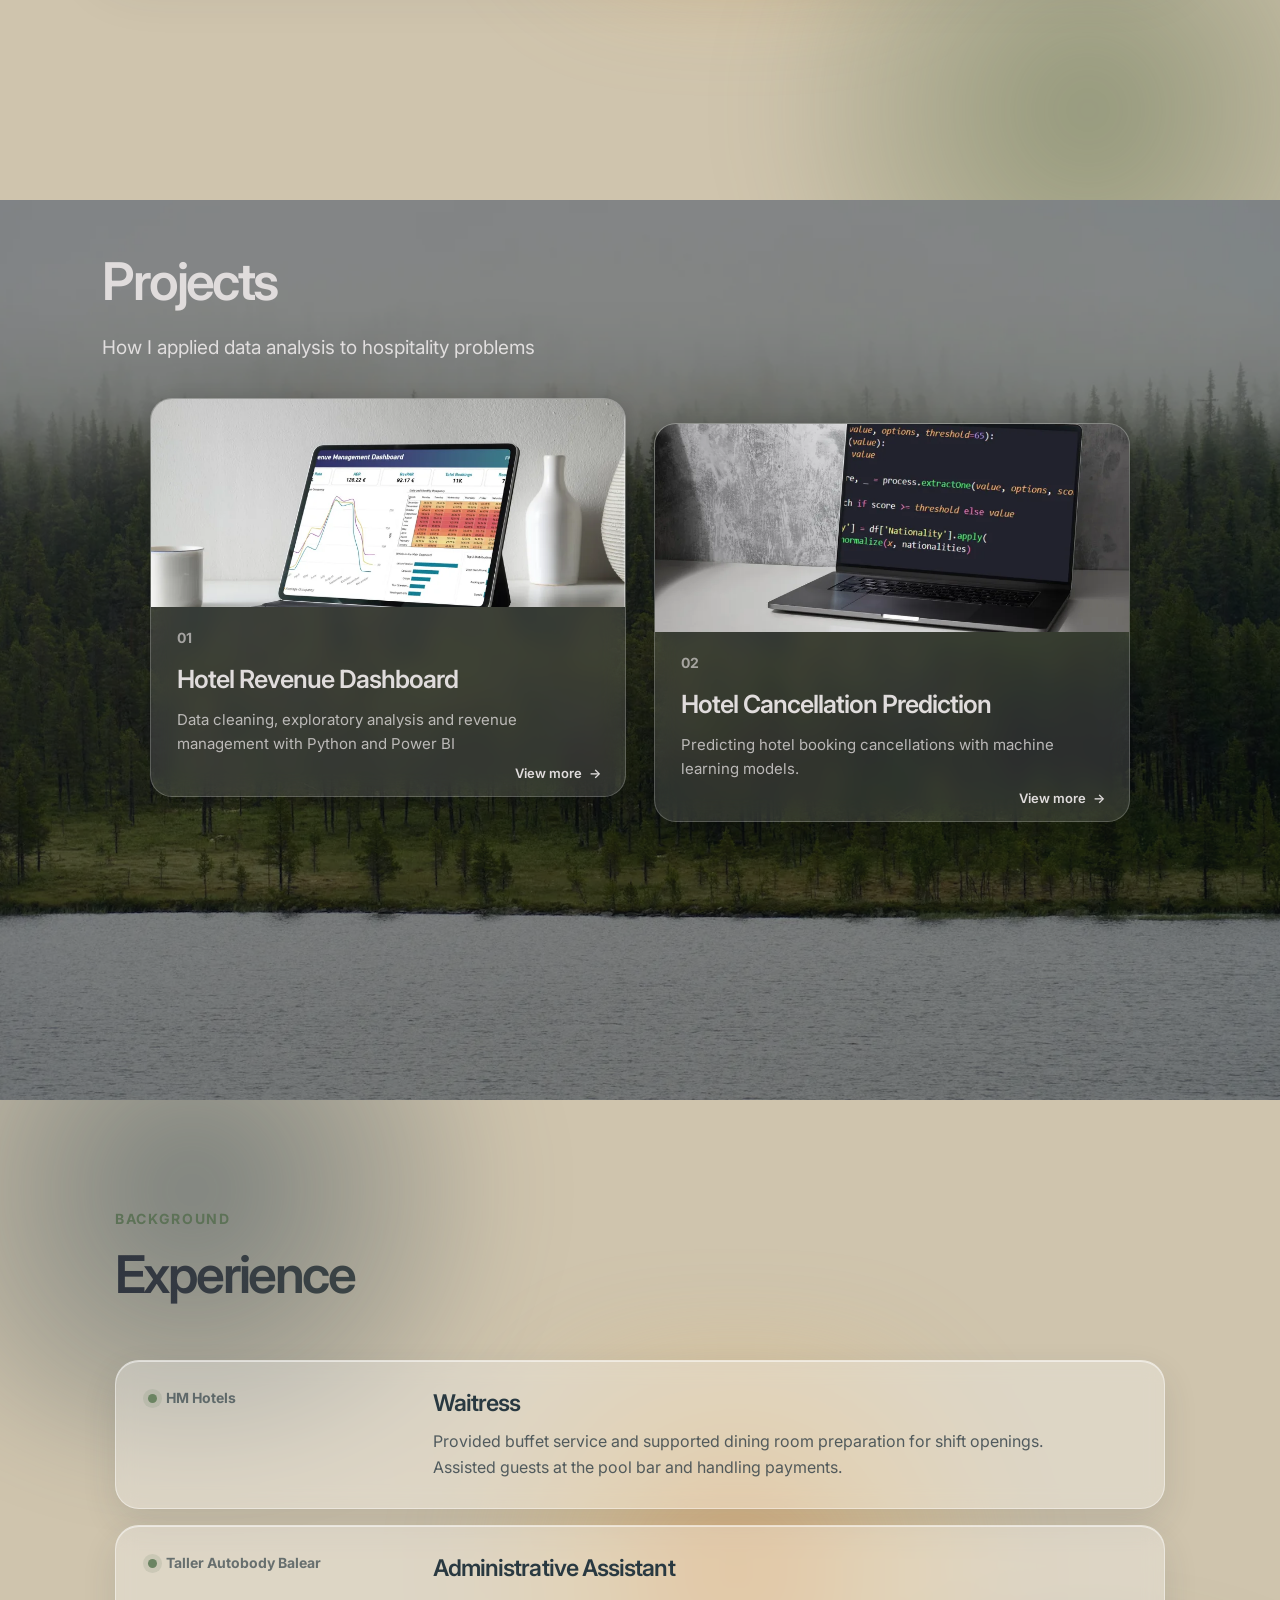
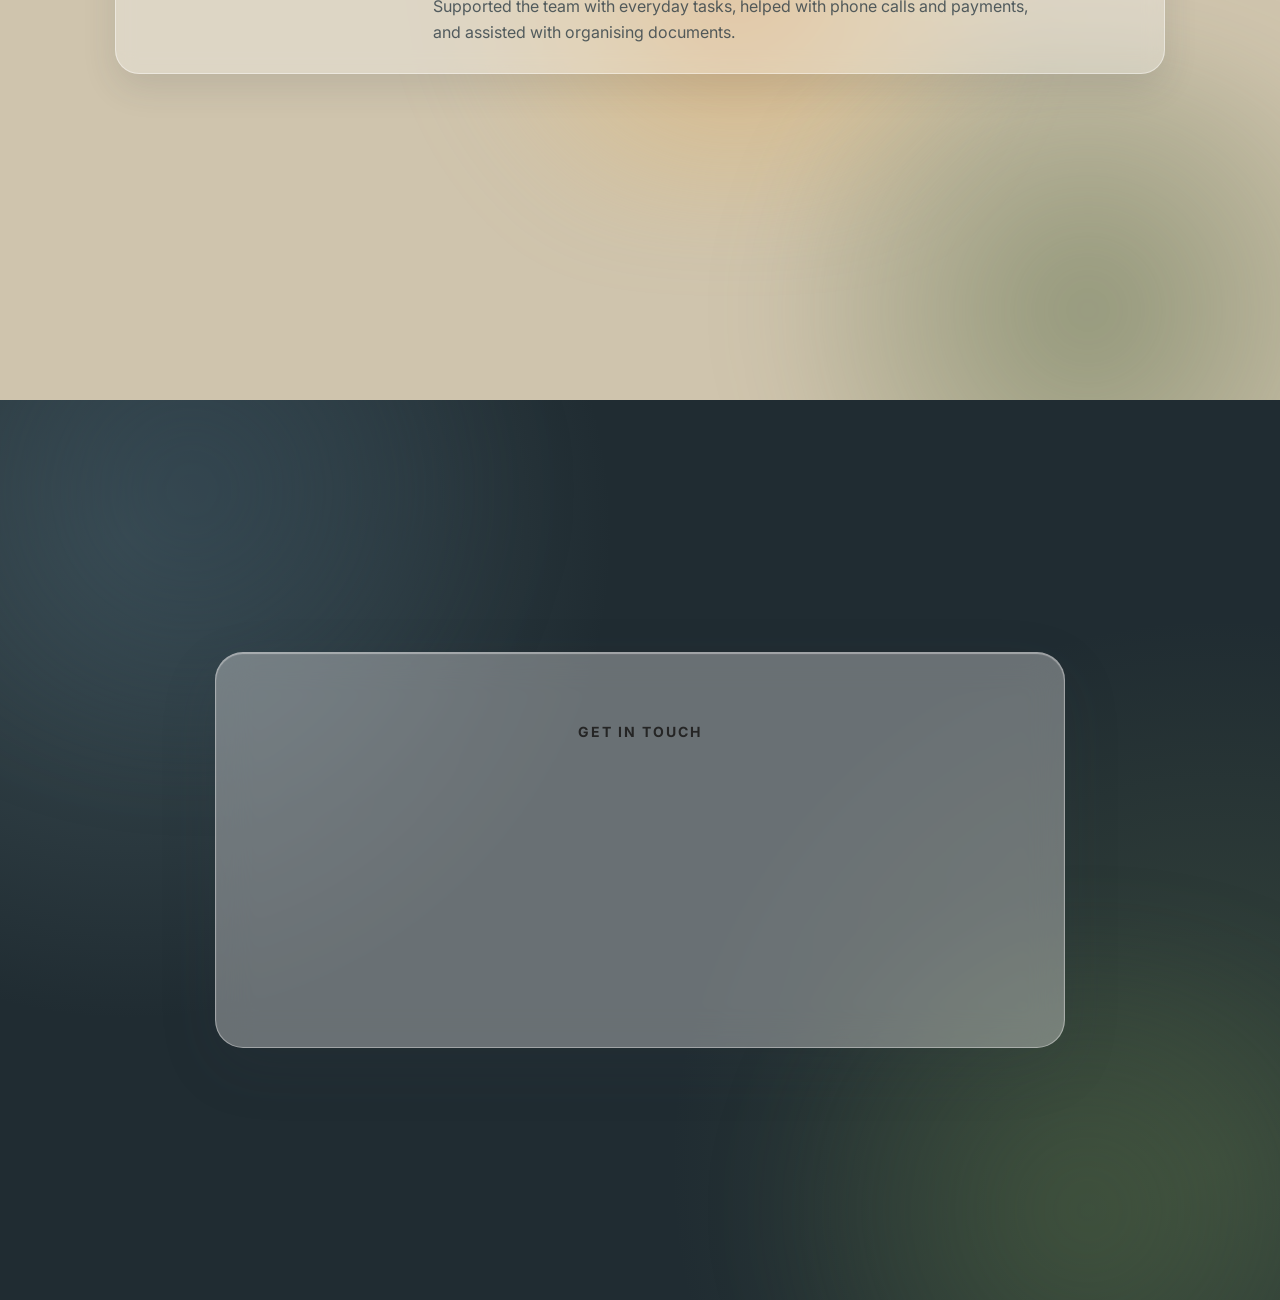
==== commit 1cb7f6f7: "update" ====
--- a/index.html
+++ b/index.html
@@ -222,12 +222,15 @@
 </script>
 <script>
 function setVH() {
-    const vh = window.innerHeight * 0.01;
+    const height = window.visualViewport ? window.visualViewport.height : window.innerHeight;
+    const vh = height * 0.01;
     document.documentElement.style.setProperty('--vh', `${vh}px`);
 }
 setVH();
 window.addEventListener('resize', setVH);
-window.addEventListener('orientationchange', setVH);
+if (window.visualViewport) {
+    window.visualViewport.addEventListener('resize', setVH);
+}
 </script>
 <script src="language.js"></script>
 </body>
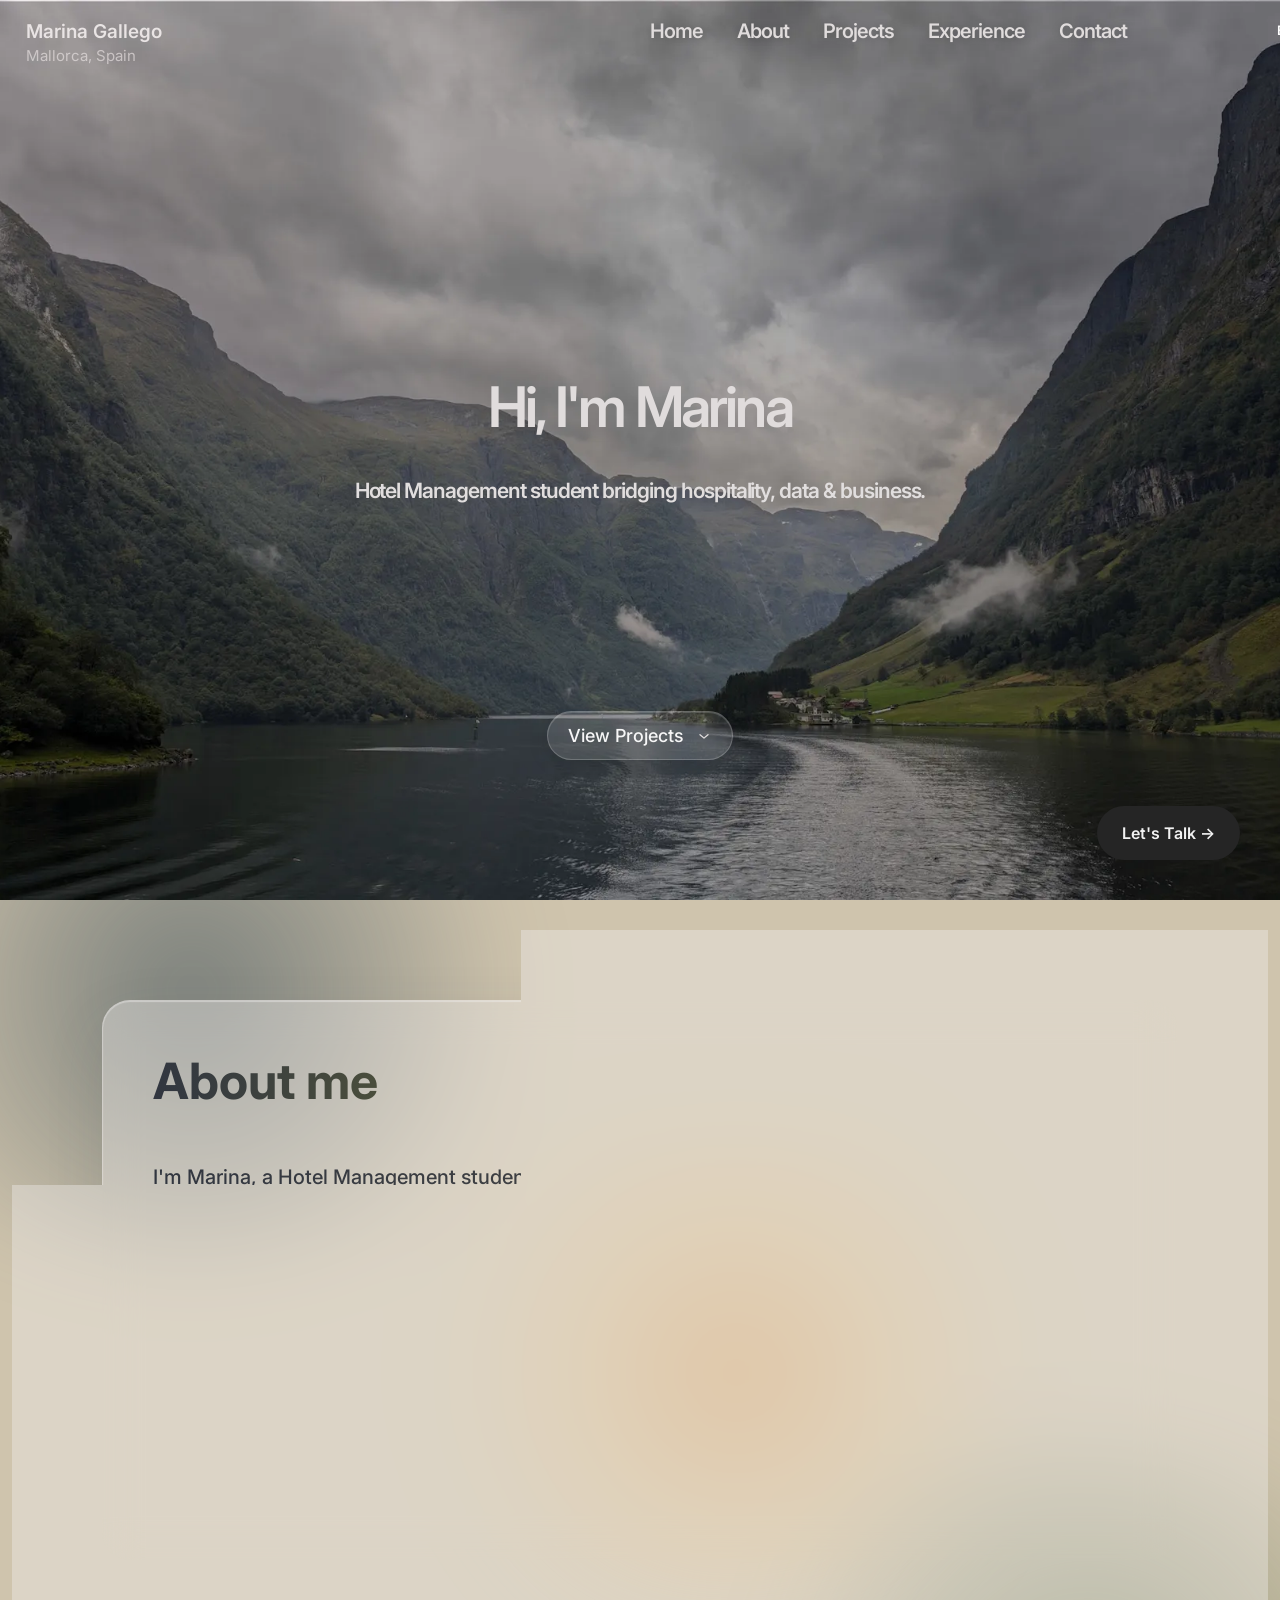
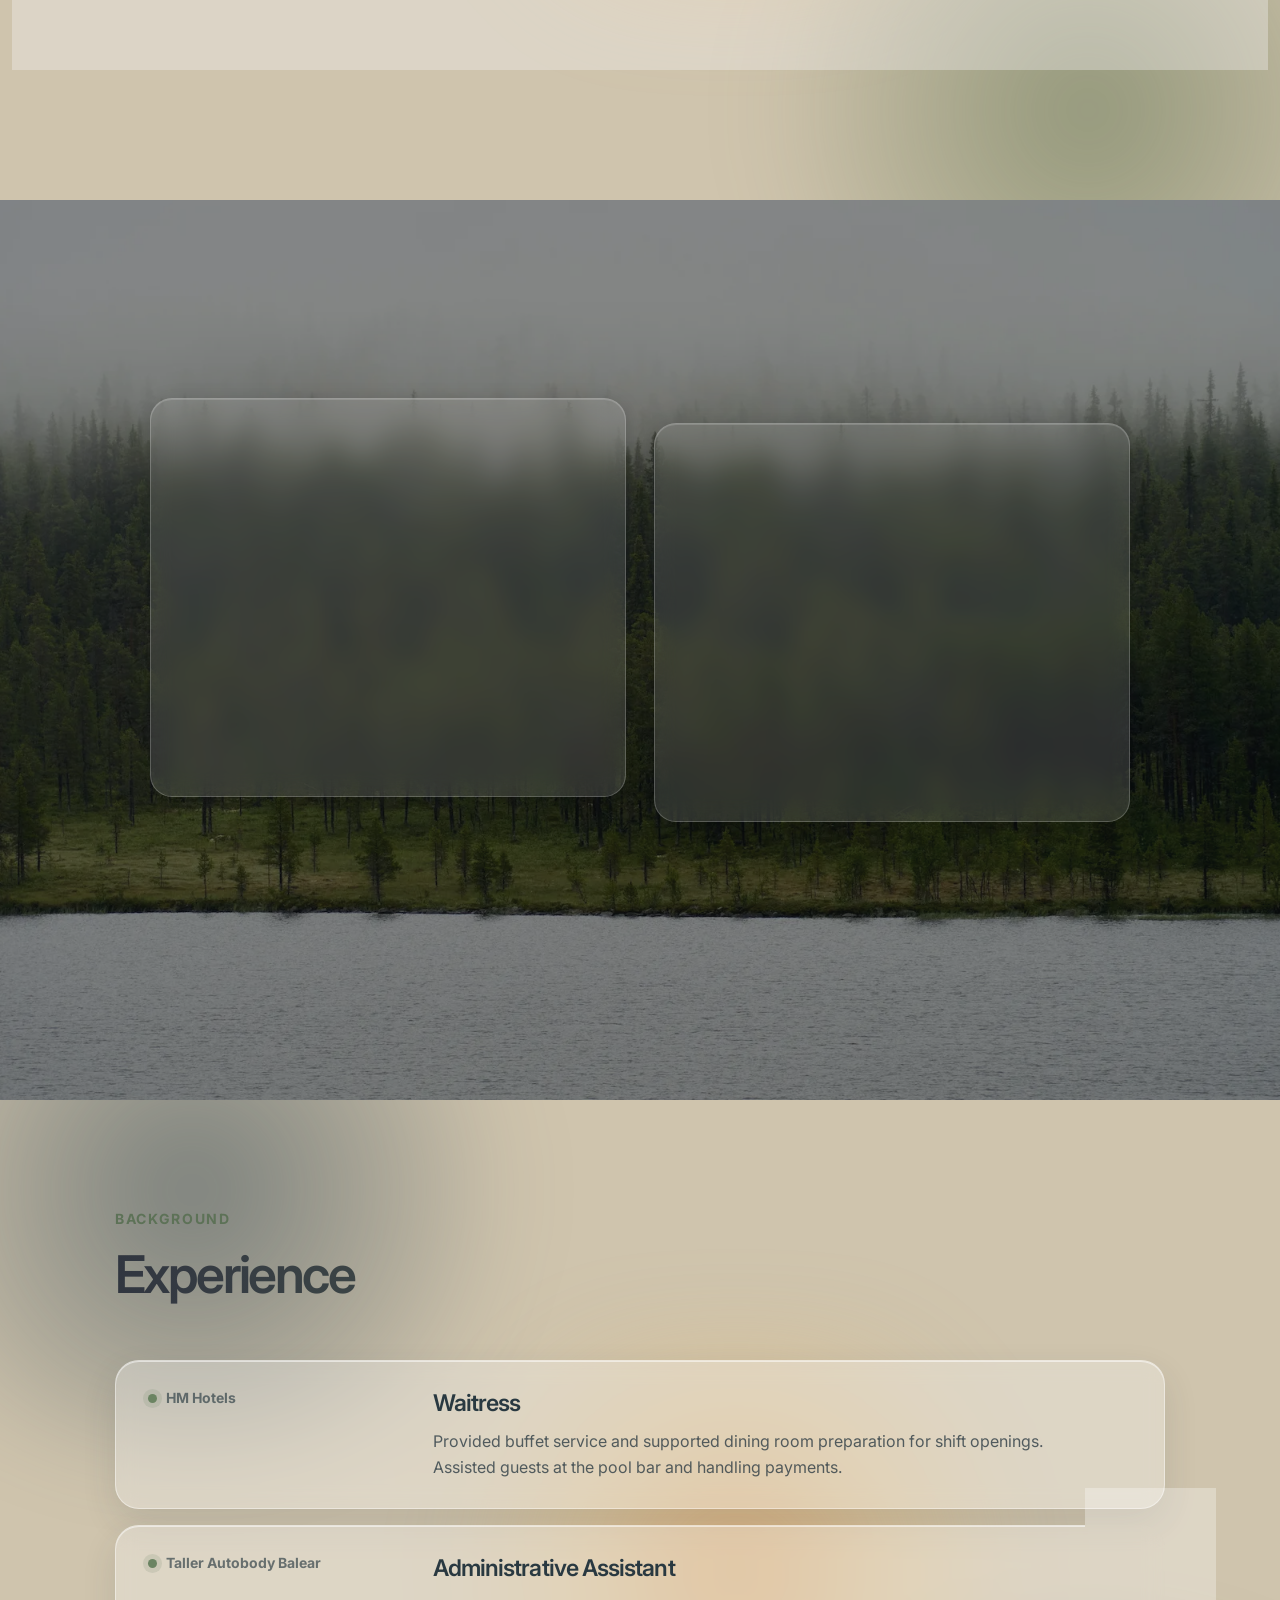
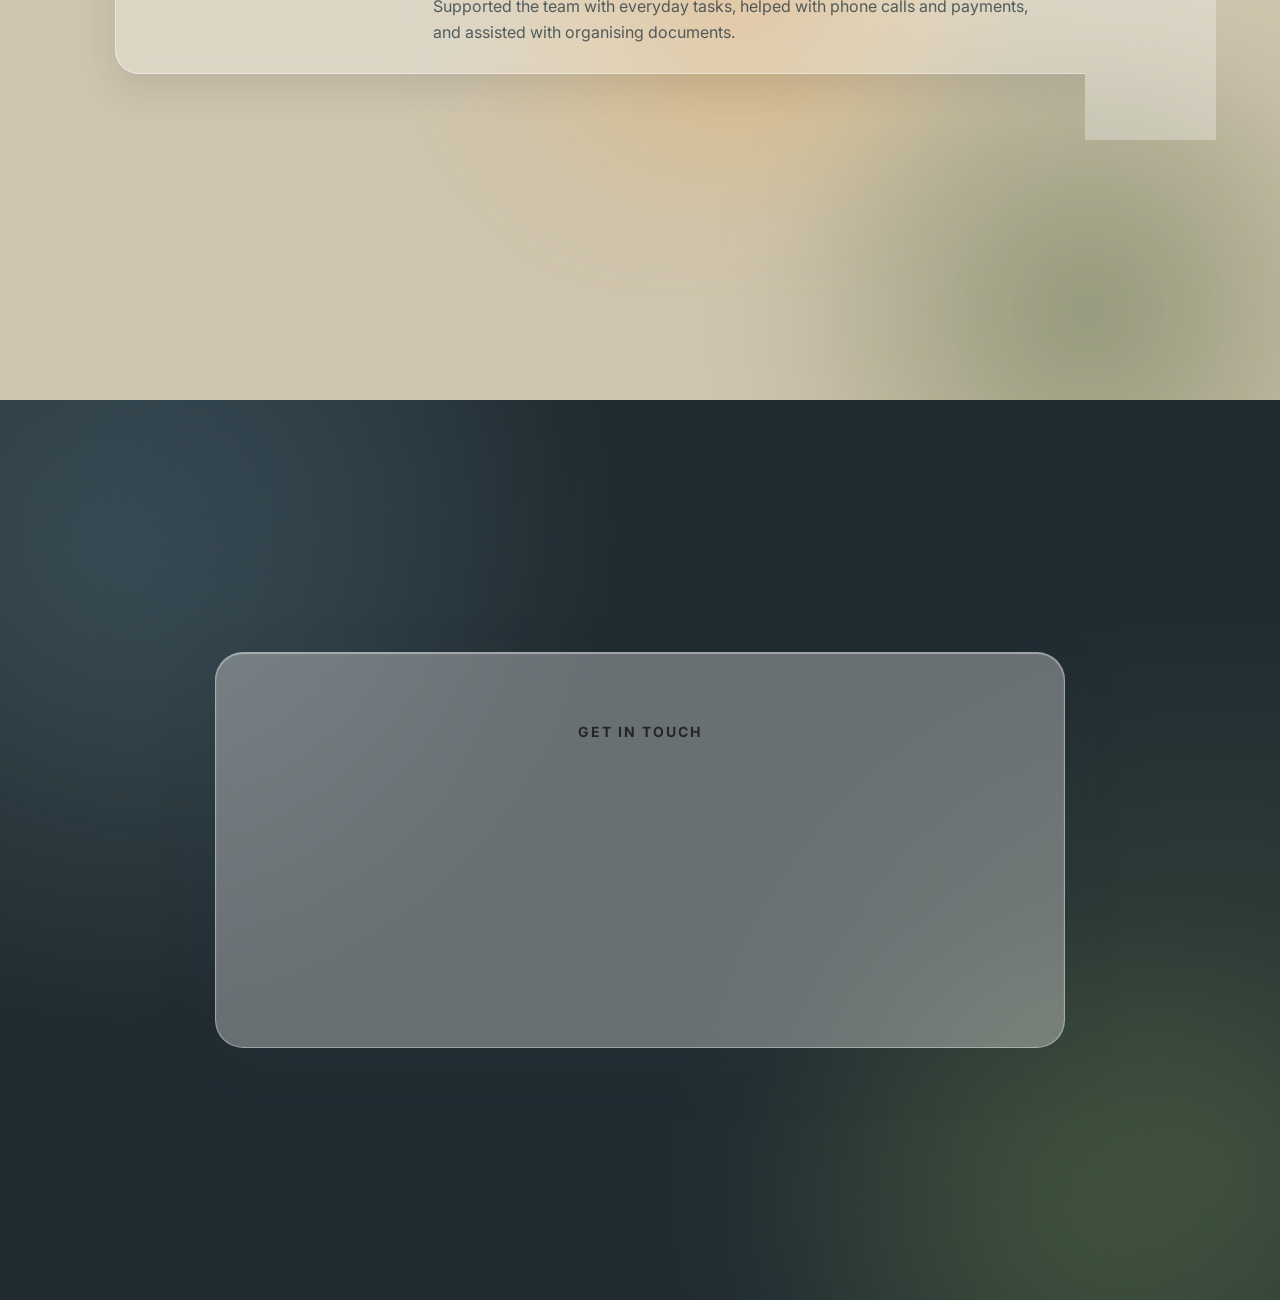
==== commit d7c5be9a: "Update" ====
--- a/index.html
+++ b/index.html
@@ -175,7 +175,6 @@
 
         <a href="mailto:gallego.blazquez.m@gmail.com" class="contact-link">
             <span data-i18n="contact-email">Send me an email</span>
-            <span class="contact-arrow">↗</span>
         </a>
 
         <div class="contact-details">
@@ -221,15 +220,25 @@
 });
 </script>
 <script>
-function setVH() {
-    const height = window.visualViewport ? window.visualViewport.height : window.innerHeight;
-    const vh = height * 0.01;
-    document.documentElement.style.setProperty('--vh', `${vh}px`);
+function setViewportHeight() {
+    const viewport = window.visualViewport;
+    const height = viewport ? viewport.height : window.innerHeight;
+    document.documentElement.style.setProperty('--vh', `${height * 0.01}px`);
 }
-setVH();
-window.addEventListener('resize', setVH);
+
+function refreshViewportHeight() {
+    // Safari updates visualViewport just after rotating the device.
+    requestAnimationFrame(() => {
+        setViewportHeight();
+        setTimeout(setViewportHeight, 150);
+    });
+}
+
+setViewportHeight();
+window.addEventListener('resize', refreshViewportHeight, { passive: true });
+window.addEventListener('orientationchange', refreshViewportHeight, { passive: true });
 if (window.visualViewport) {
-    window.visualViewport.addEventListener('resize', setVH);
+    window.visualViewport.addEventListener('resize', refreshViewportHeight, { passive: true });
 }
 </script>
 <script src="language.js"></script>
--- a/style.css
+++ b/style.css
@@ -2431,4 +2431,55 @@
         0.01ms !important;
 }
 
-}+}
+
+/* Modern iOS Safari tracks its visible viewport with dvh. The --vh value above
+   remains the fallback for older browsers and during the rotation transition. */
+@supports (height: 100dvh) {
+    .hero {
+        height: 100dvh;
+        min-height: 100dvh;
+    }
+}
+
+/* iPhone landscape is short but often wider than the mobile breakpoint. */
+@media (orientation: landscape) and (max-height: 500px) and (pointer: coarse) {
+    .hero {
+        padding: 72px max(6%, env(safe-area-inset-right)) 24px max(6%, env(safe-area-inset-left));
+        background-position: center center;
+    }
+
+    .hero-name {
+        top: max(12px, env(safe-area-inset-top));
+    }
+
+    .hero-location {
+        top: max(34px, calc(env(safe-area-inset-top) + 22px));
+    }
+
+    .hero h1 {
+        font-size: clamp(32px, 5vw, 44px);
+        padding-bottom: 12px;
+    }
+
+    .hero-role {
+        max-width: 540px;
+        font-size: 15px;
+        line-height: 1.25;
+    }
+
+    .hero-buttons {
+        bottom: max(14px, env(safe-area-inset-bottom));
+        height: 58px;
+        left: max(6%, env(safe-area-inset-left));
+        right: max(6%, env(safe-area-inset-right));
+    }
+
+    .projects-link {
+        bottom: 0;
+    }
+
+    .hero-buttons .contact-link {
+        bottom: 0;
+    }
+}
